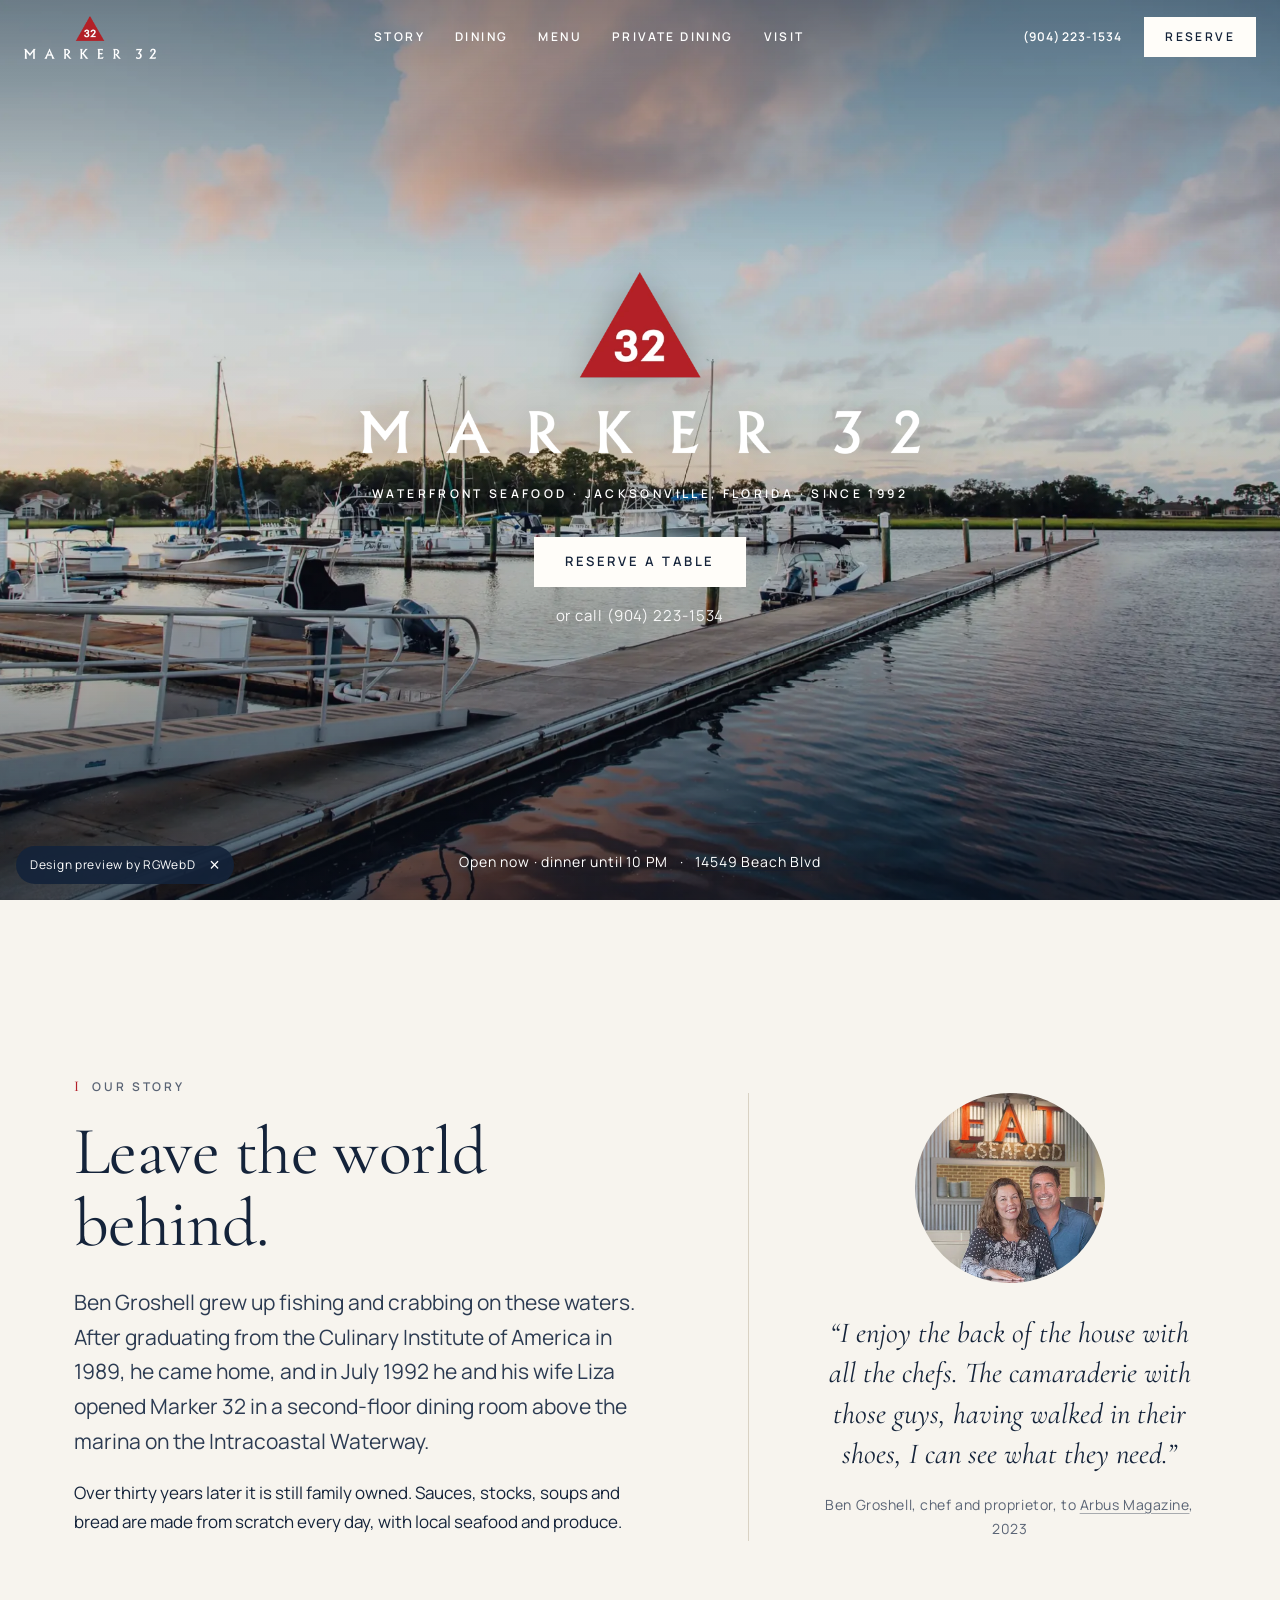
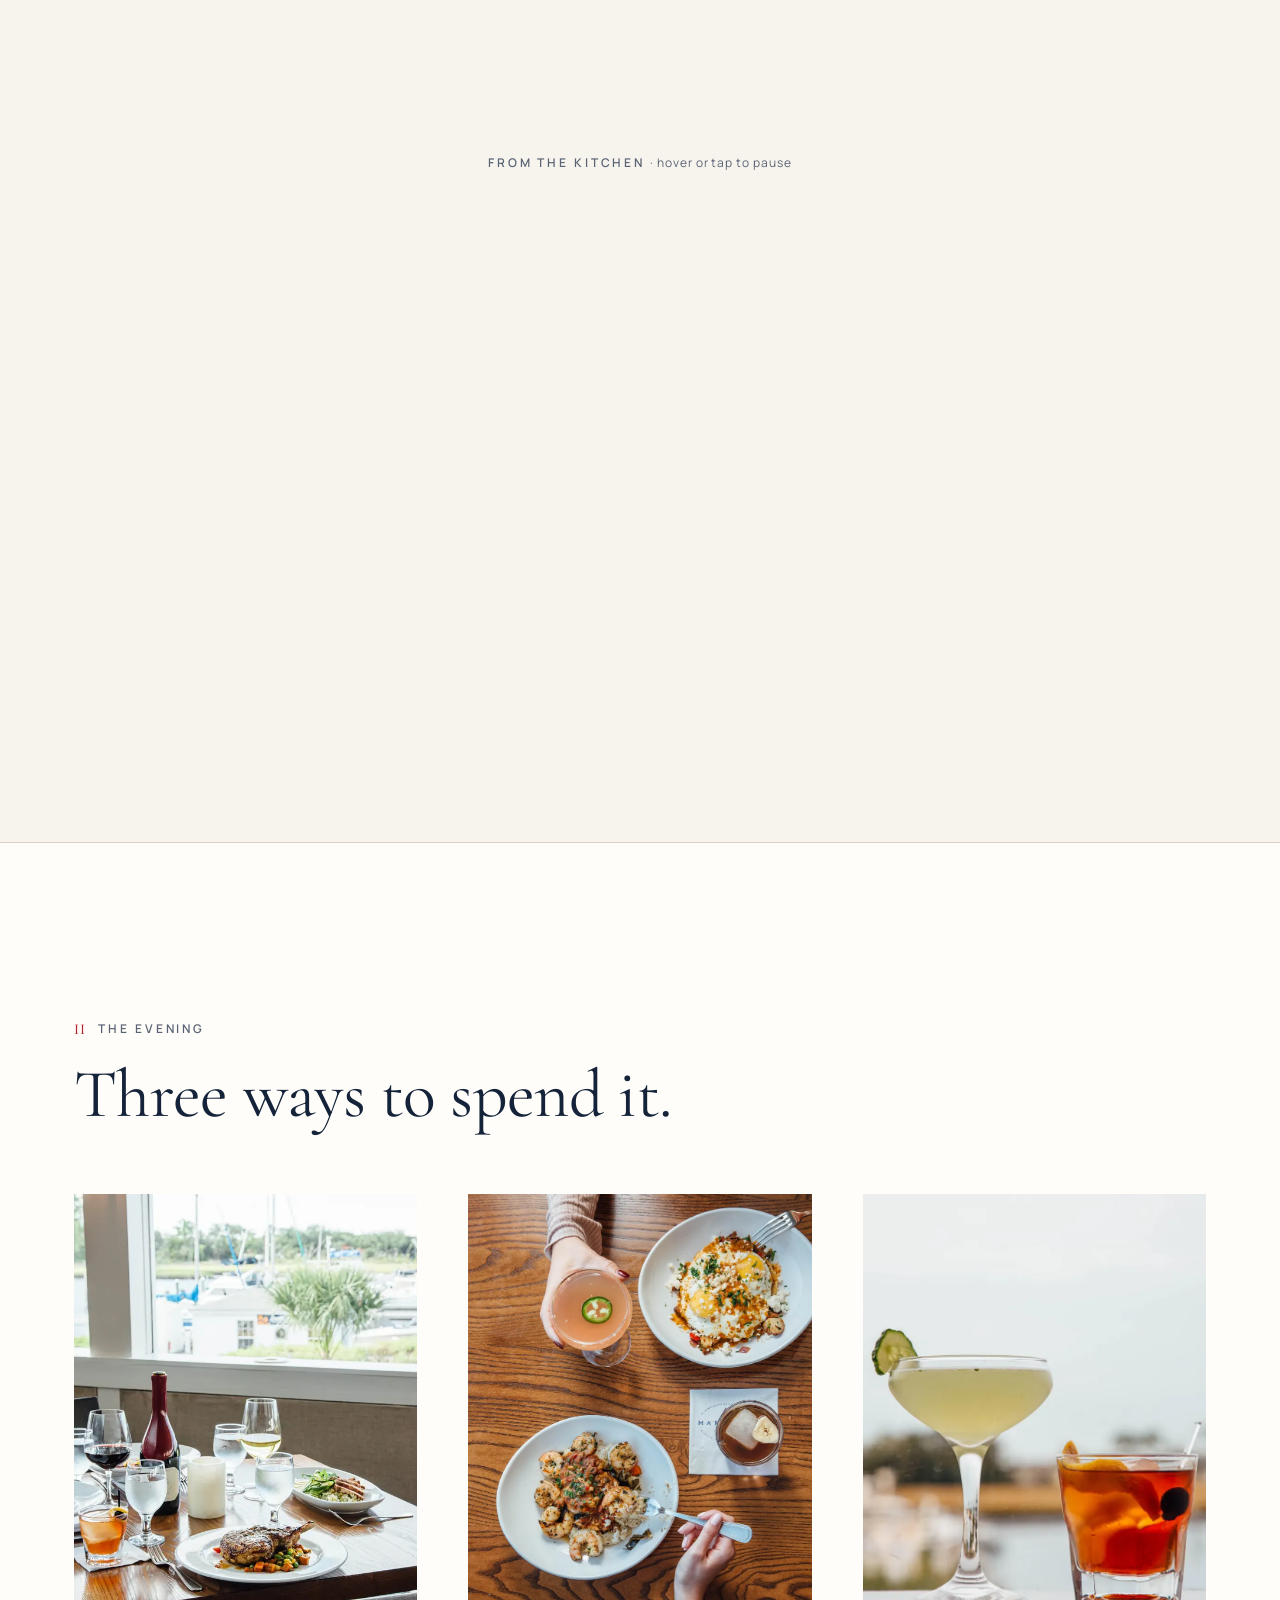
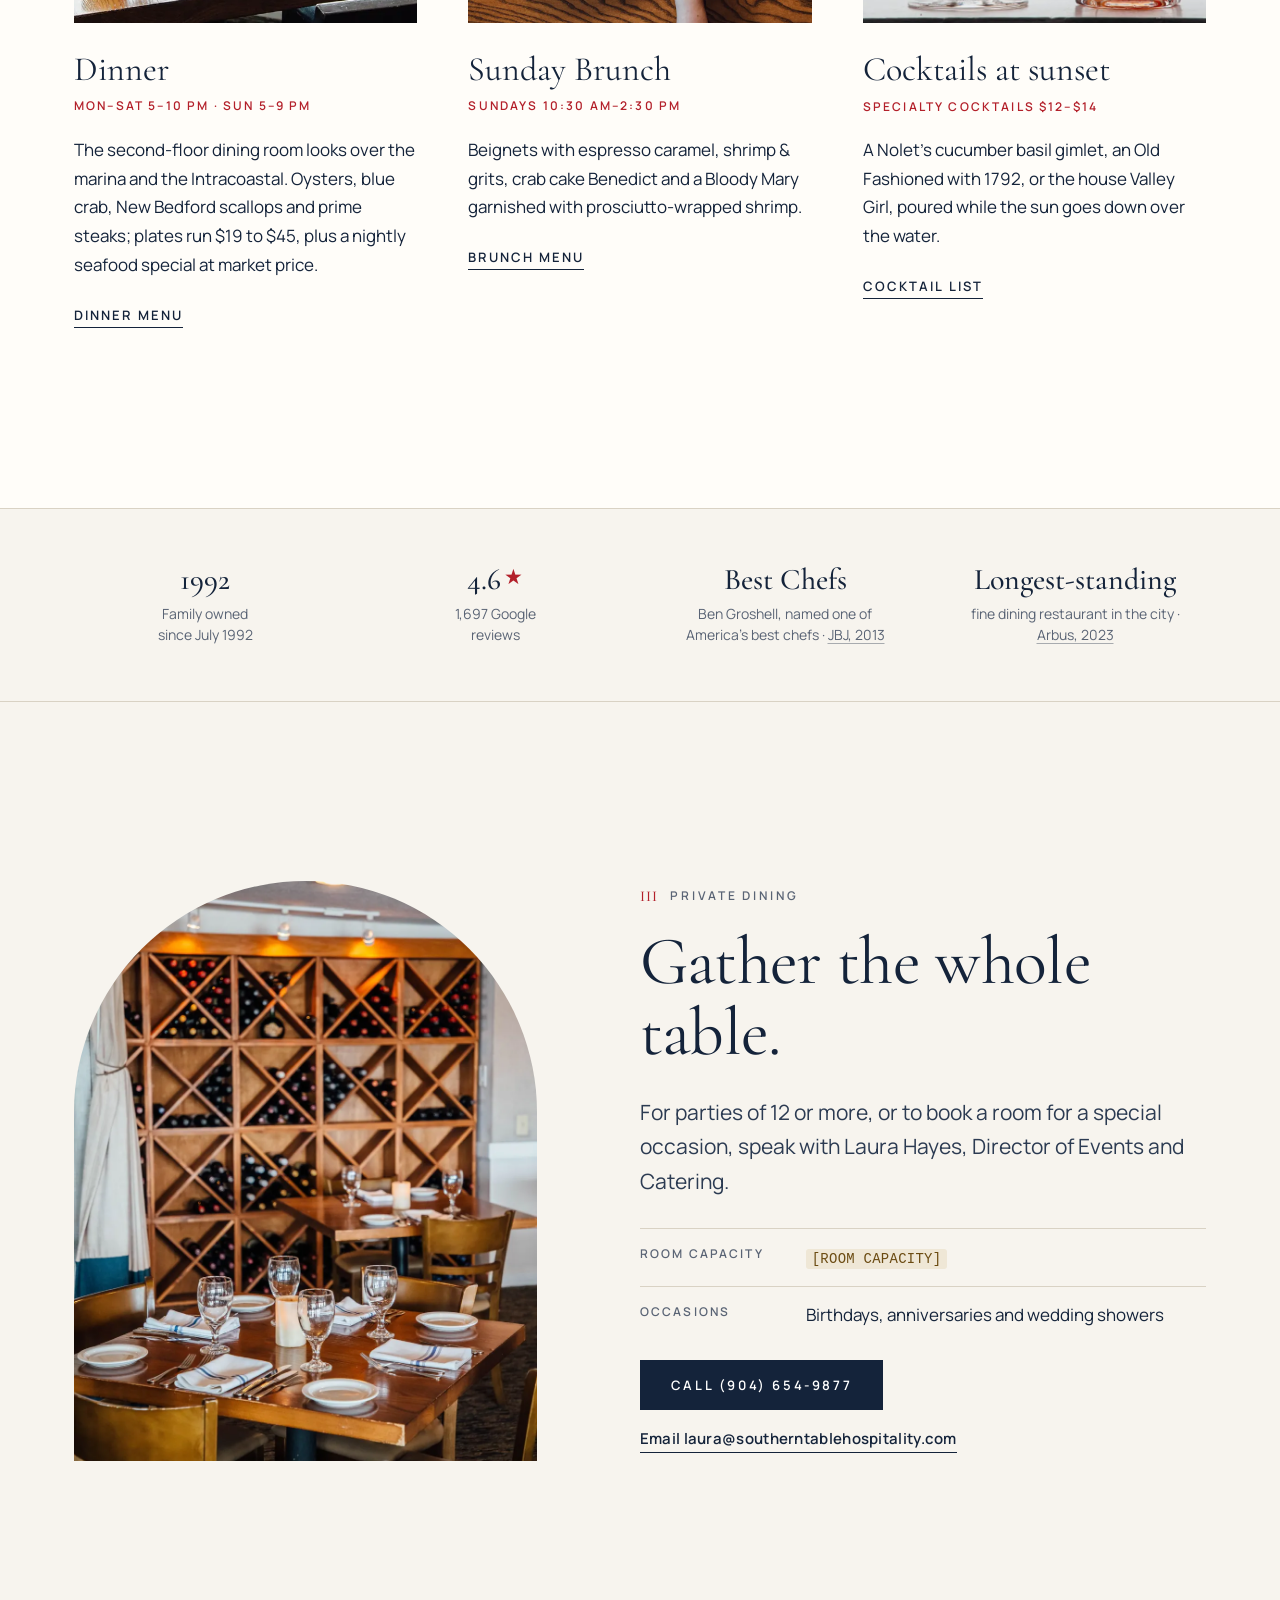
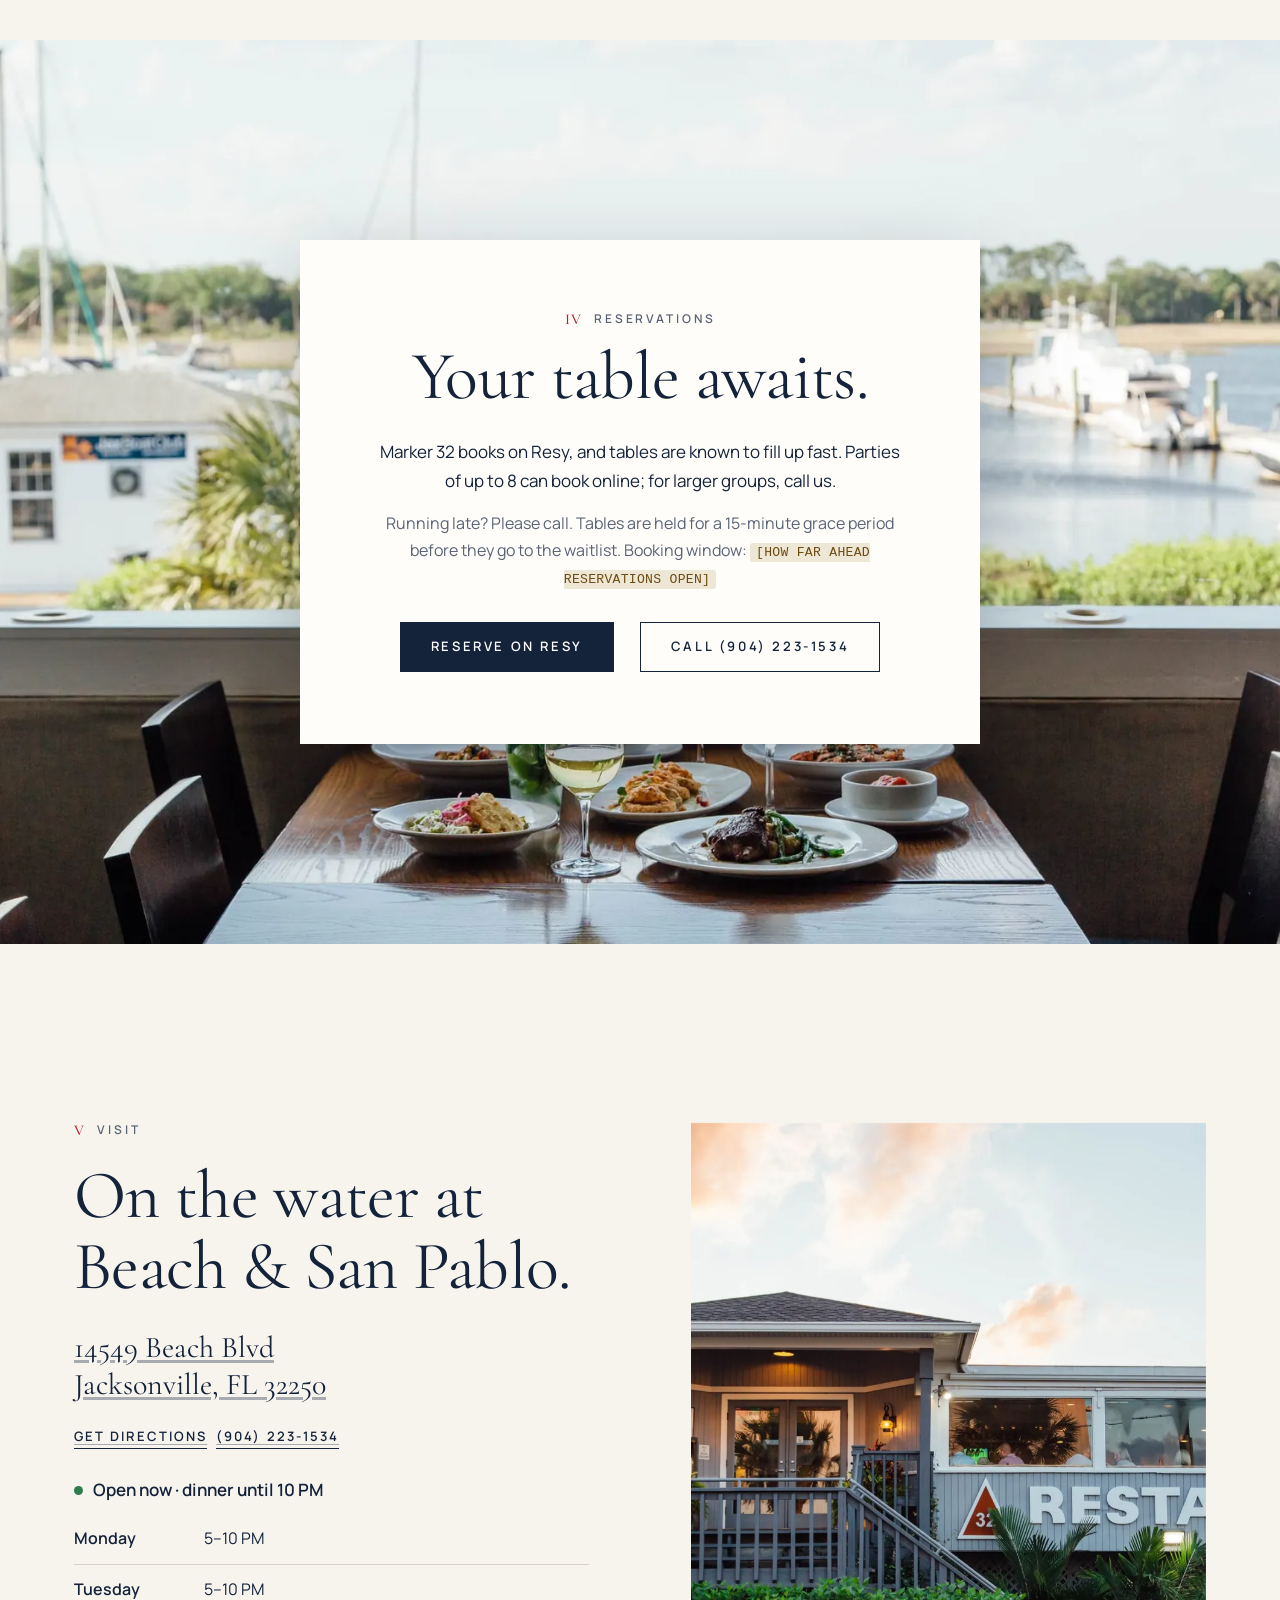
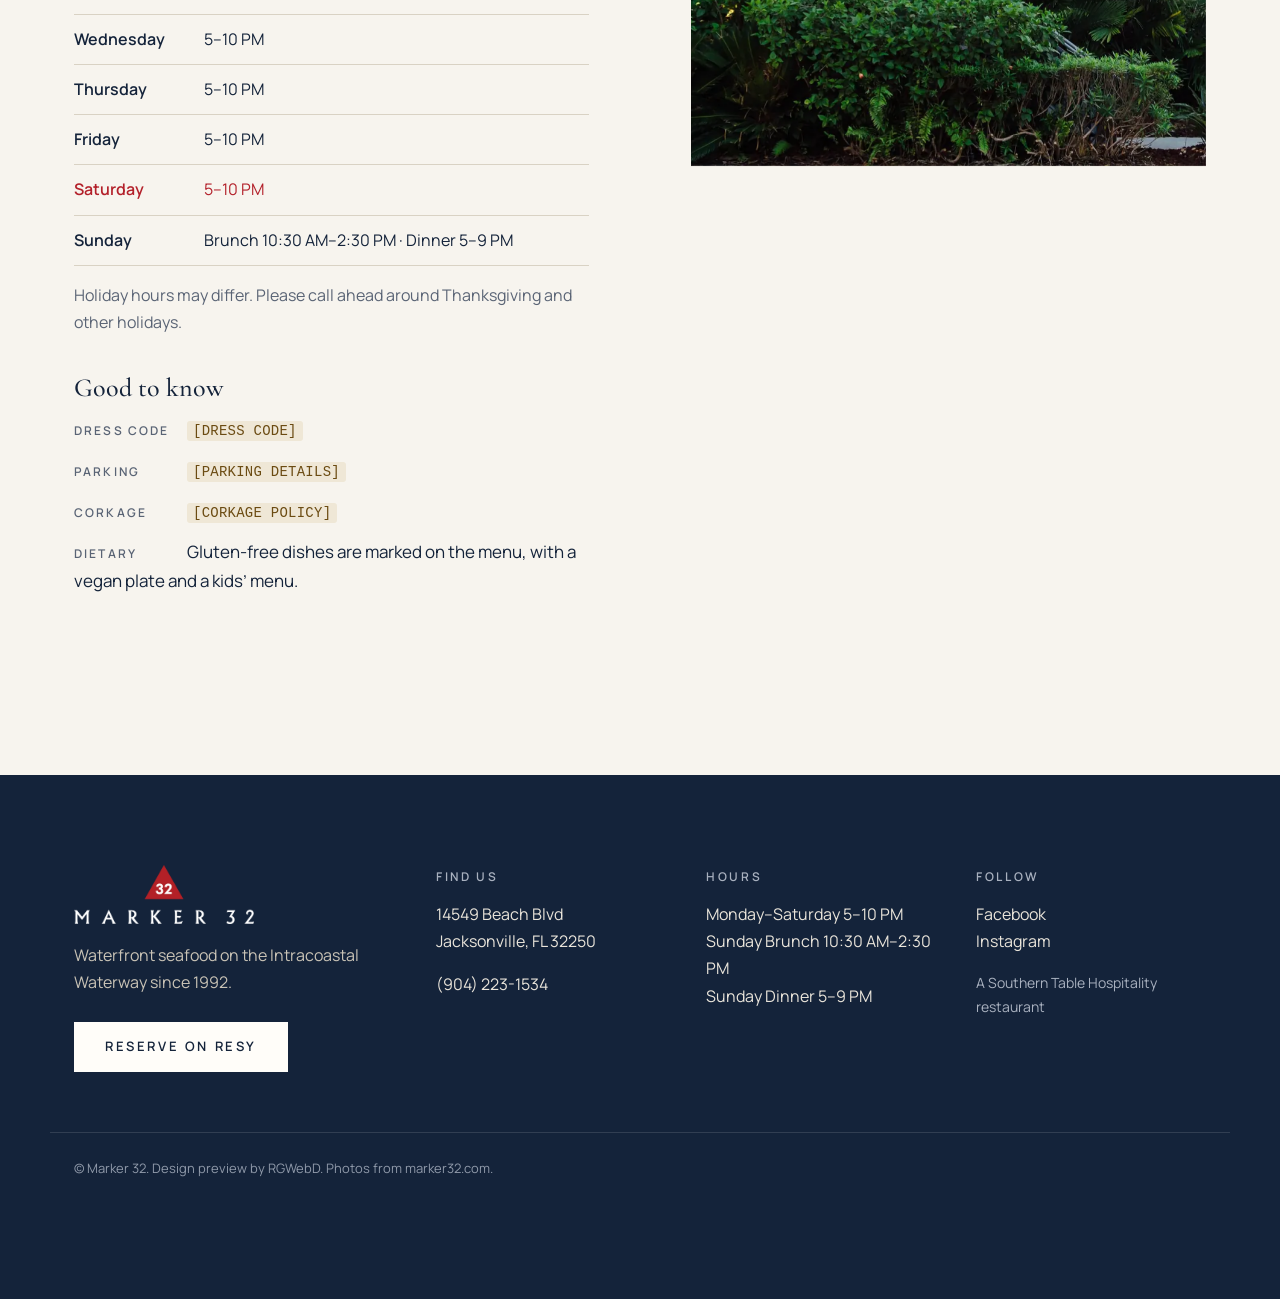
==== docs/index.html @ 2d04b066 "Marker 32 luxury demo: initial build" ====
<!doctype html><html lang="en"><head><meta charset="utf-8"><meta name="viewport" content="width=device-width,initial-scale=1,viewport-fit=cover">
<title>Marker 32 | Waterfront Seafood Fine Dining in Jacksonville, FL since 1992</title><meta name="description" content="Marker 32: fine-dining seafood on the Intracoastal Waterway in Jacksonville, FL since 1992. Second-floor sunset dining room, Sunday brunch, private events. Reserve on Resy."><link rel="canonical" href="https://rgwebd.github.io/marker32/">
<meta property="og:type" content="restaurant.restaurant"><meta property="og:title" content="Marker 32 | Waterfront Seafood Fine Dining in Jacksonville, FL since 1992"><meta property="og:description" content="Marker 32: fine-dining seafood on the Intracoastal Waterway in Jacksonville, FL since 1992. Second-floor sunset dining room, Sunday brunch, private events. Reserve on Resy."><meta property="og:url" content="https://rgwebd.github.io/marker32/"><meta property="og:image" content="https://rgwebd.github.io/marker32/img/og.jpg">
<meta name="twitter:card" content="summary_large_image"><meta name="twitter:title" content="Marker 32 | Waterfront Seafood Fine Dining in Jacksonville, FL since 1992"><meta name="twitter:description" content="Marker 32: fine-dining seafood on the Intracoastal Waterway in Jacksonville, FL since 1992. Second-floor sunset dining room, Sunday brunch, private events. Reserve on Resy."><meta name="twitter:image" content="https://rgwebd.github.io/marker32/img/og.jpg">
<meta name="theme-color" content="#14233a"><link rel="icon" href="favicon.ico" sizes="any"><link rel="icon" type="image/png" sizes="32x32" href="img/icon-32.png"><link rel="apple-touch-icon" href="img/icon-180.png">
<link rel="preconnect" href="https://fonts.googleapis.com"><link rel="preconnect" href="https://fonts.gstatic.com" crossorigin><link href="https://fonts.googleapis.com/css2?family=Cormorant+Garamond:ital,wght@0,400;0,500;0,600;1,400;1,500&family=Manrope:wght@400;500;600;700&display=swap" rel="stylesheet"><link rel="stylesheet" href="style.css"><script type="application/ld+json">{"@context": "https://schema.org", "@type": "Restaurant", "@id": "https://rgwebd.github.io/marker32/#restaurant", "name": "Marker 32", "description": "Waterfront fine-dining seafood restaurant on the Intracoastal Waterway in Jacksonville, Florida, open since 1992.", "url": "https://rgwebd.github.io/marker32/", "image": ["https://rgwebd.github.io/marker32/img/og.jpg", "https://rgwebd.github.io/marker32/img/hero.webp"], "logo": "https://rgwebd.github.io/marker32/img/logo-blue.png", "telephone": "+19042231534", "address": {"@type": "PostalAddress", "streetAddress": "14549 Beach Blvd", "addressLocality": "Jacksonville", "addressRegion": "FL", "postalCode": "32250", "addressCountry": "US"}, "geo": {"@type": "GeoCoordinates", "latitude": 30.2892379, "longitude": -81.4321476}, "servesCuisine": ["Seafood", "New American"], "acceptsReservations": true, "menu": "https://rgwebd.github.io/marker32/menu.html", "hasMenu": "https://rgwebd.github.io/marker32/menu.html", "potentialAction": {"@type": "ReserveAction", "target": {"@type": "EntryPoint", "urlTemplate": "https://resy.com/cities/jacksonville-fl/venues/marker-32"}, "result": {"@type": "FoodEstablishmentReservation", "name": "Table at Marker 32"}}, "openingHoursSpecification": [{"@type": "OpeningHoursSpecification", "dayOfWeek": ["Monday", "Tuesday", "Wednesday", "Thursday", "Friday", "Saturday"], "opens": "17:00", "closes": "22:00"}, {"@type": "OpeningHoursSpecification", "dayOfWeek": "Sunday", "opens": "10:30", "closes": "14:30"}, {"@type": "OpeningHoursSpecification", "dayOfWeek": "Sunday", "opens": "17:00", "closes": "21:00"}], "aggregateRating": {"@type": "AggregateRating", "ratingValue": 4.6, "reviewCount": 1697, "bestRating": 5}, "founder": [{"@type": "Person", "name": "Ben Groshell"}, {"@type": "Person", "name": "Liza Groshell"}], "foundingDate": "1992-07", "parentOrganization": {"@type": "Organization", "name": "Southern Table Hospitality", "url": "https://southerntablehospitality.com/"}, "sameAs": ["https://www.facebook.com/marker32", "https://www.instagram.com/_marker32/", "https://marker32.com/", "https://resy.com/cities/jacksonville-fl/venues/marker-32", "https://maps.google.com/?cid=6707113826278069462"]}</script></head><body id="top"><a class="skip" href="#main">Skip to content</a>
<header class="hd" id="hd"><div class="hd-in">
<a class="hd-logo" href="#top" aria-label="Marker 32 home"><img class="lw" src="img/logo-white.webp" alt="Marker 32" width="900" height="293"><img class="lb" src="img/logo-blue.webp" alt="" aria-hidden="true" width="900" height="293"></a>
<nav class="hd-nav" aria-label="Main"><a href="#story">Story</a><a href="#dining">Dining</a><a href="menu.html">Menu</a><a href="#private">Private Dining</a><a href="#visit">Visit</a></nav>
<div class="hd-cta"><a class="hd-tel" href="tel:+19042231534">(904) 223-1534</a><a class="btn btn-sm" href="https://resy.com/cities/jacksonville-fl/venues/marker-32" target="_blank" rel="noopener">Reserve</a></div>
</div></header>
<main id="main">
<section class="hero" aria-label="Marker 32">
 <picture><source media="(max-width:700px)" srcset="img/hero-m.webp"><img class="hero-img" src="img/hero.webp" alt="Sunset over the marina docks on the Intracoastal Waterway beside Marker 32" width="2000" height="1333" fetchpriority="high"></picture>
 <div class="hero-shade"></div>
 <div class="hero-in">
  <img class="hero-logo" src="img/logo-white.webp" alt="Marker 32" width="900" height="293">
  <h1 class="hero-h1">Waterfront seafood · Jacksonville, Florida · Since 1992</h1>
  <div class="hero-cta"><a class="btn btn-light" href="https://resy.com/cities/jacksonville-fl/venues/marker-32" target="_blank" rel="noopener">Reserve a table</a><a class="hero-tel" href="tel:+19042231534">or call (904) 223-1534</a></div>
 </div>
 <p class="hero-meta"><span id="status" class="status">Mon–Sat 5–10 PM · Sun brunch & dinner</span><span class="sep" aria-hidden="true">·</span><a href="https://www.google.com/maps/place/?q=place_id:ChIJFb1blStK5IgR1lRqO310FF0" target="_blank" rel="noopener">14549 Beach Blvd</a></p>
</section>

<section class="sec about" id="story">
 <div class="wrap about-grid">
  <div class="about-tx rv">
   <p class="eyebrow"><span class="num">I</span> Our story</p>
   <h2 class="h2">Leave the world behind.</h2>
   <p class="lead">Ben Groshell grew up fishing and crabbing on these waters. After graduating from the Culinary Institute of America in 1989, he came home, and in July 1992 he and his wife Liza opened Marker 32 in a second-floor dining room above the marina on the Intracoastal Waterway.</p>
   <p>Over thirty years later it is still family owned. Sauces, stocks, soups and bread are made from scratch every day, with local seafood and produce.</p>
  </div>
  <figure class="about-q rv">
   <img class="disc" src="img/owners.webp" alt="Ben and Liza Groshell, owners of Marker 32" width="367" height="392" loading="lazy">
   <blockquote>“I enjoy the back of the house with all the chefs. The camaraderie with those guys, having walked in their shoes, I can see what they need.”</blockquote>
   <figcaption>Ben Groshell, chef and proprietor, to <a href="https://arbus.com/the-milestone-at-marker-32/" target="_blank" rel="noopener">Arbus Magazine</a>, 2023</figcaption>
  </figure>
 </div>
</section>

<section class="mq" aria-label="From the kitchen">
 <p class="mq-lab">From the kitchen <span>· hover or tap to pause</span></p>
 <div class="mq-row"><ul class="mq-track"><li class="mq-c"><img src="img/m-oysters.webp" alt="Oysters on the half shell" width="520" height="520" loading="lazy" decoding="async"><span>Oysters on the half shell</span></li><li class="mq-c"><img src="img/m-crab.webp" alt="North Carolina blue crab" width="520" height="520" loading="lazy" decoding="async"><span>North Carolina blue crab</span></li><li class="mq-c"><img src="img/m-tuna.webp" alt="Yellowfin tuna" width="520" height="520" loading="lazy" decoding="async"><span>Yellowfin tuna</span></li><li class="mq-c"><img src="img/m-asparagus.webp" alt="Grilled asparagus" width="520" height="520" loading="lazy" decoding="async"><span>Grilled asparagus</span></li><li class="mq-c"><img src="img/m-strip.webp" alt="Prime New York strip" width="520" height="520" loading="lazy" decoding="async"><span>Prime New York strip</span></li><li class="mq-c"><img src="img/m-shrimp.webp" alt="Wild caught shrimp" width="520" height="520" loading="lazy" decoding="async"><span>Wild caught shrimp</span></li><li class="mq-c"><img src="img/m-brulee.webp" alt="Tahitian vanilla crème brûlée" width="520" height="520" loading="lazy" decoding="async"><span>Tahitian vanilla crème brûlée</span></li><li class="mq-c"><img src="img/m-broiled.webp" alt="M32 broiled oysters" width="520" height="520" loading="lazy" decoding="async"><span>M32 broiled oysters</span></li><li class="mq-c" aria-hidden="true"><img src="img/m-oysters.webp" alt="" width="520" height="520" loading="lazy" decoding="async"><span>Oysters on the half shell</span></li><li class="mq-c" aria-hidden="true"><img src="img/m-crab.webp" alt="" width="520" height="520" loading="lazy" decoding="async"><span>North Carolina blue crab</span></li><li class="mq-c" aria-hidden="true"><img src="img/m-tuna.webp" alt="" width="520" height="520" loading="lazy" decoding="async"><span>Yellowfin tuna</span></li><li class="mq-c" aria-hidden="true"><img src="img/m-asparagus.webp" alt="" width="520" height="520" loading="lazy" decoding="async"><span>Grilled asparagus</span></li><li class="mq-c" aria-hidden="true"><img src="img/m-strip.webp" alt="" width="520" height="520" loading="lazy" decoding="async"><span>Prime New York strip</span></li><li class="mq-c" aria-hidden="true"><img src="img/m-shrimp.webp" alt="" width="520" height="520" loading="lazy" decoding="async"><span>Wild caught shrimp</span></li><li class="mq-c" aria-hidden="true"><img src="img/m-brulee.webp" alt="" width="520" height="520" loading="lazy" decoding="async"><span>Tahitian vanilla crème brûlée</span></li><li class="mq-c" aria-hidden="true"><img src="img/m-broiled.webp" alt="" width="520" height="520" loading="lazy" decoding="async"><span>M32 broiled oysters</span></li></ul></div>
 <div class="mq-row rev"><ul class="mq-track"><li class="mq-c"><img src="img/m-poke.webp" alt="Tuna poke" width="520" height="520" loading="lazy" decoding="async"><span>Tuna poke</span></li><li class="mq-c"><img src="img/m-beignets.webp" alt="Sunday beignets" width="520" height="520" loading="lazy" decoding="async"><span>Sunday beignets</span></li><li class="mq-c"><img src="img/m-fettuccine.webp" alt="Shrimp fettuccine" width="520" height="520" loading="lazy" decoding="async"><span>Shrimp fettuccine</span></li><li class="mq-c"><img src="img/m-frenchtoast.webp" alt="Sunday brunch" width="520" height="520" loading="lazy" decoding="async"><span>Sunday brunch</span></li><li class="mq-c"><img src="img/m-cappuccino.webp" alt="Cappuccino" width="520" height="520" loading="lazy" decoding="async"><span>Cappuccino</span></li><li class="mq-c"><img src="img/m-wine.webp" alt="By the bottle" width="520" height="520" loading="lazy" decoding="async"><span>By the bottle</span></li><li class="mq-c"><img src="img/m-cocktail.webp" alt="Cocktail hour" width="520" height="520" loading="lazy" decoding="async"><span>Cocktail hour</span></li><li class="mq-c" aria-hidden="true"><img src="img/m-poke.webp" alt="" width="520" height="520" loading="lazy" decoding="async"><span>Tuna poke</span></li><li class="mq-c" aria-hidden="true"><img src="img/m-beignets.webp" alt="" width="520" height="520" loading="lazy" decoding="async"><span>Sunday beignets</span></li><li class="mq-c" aria-hidden="true"><img src="img/m-fettuccine.webp" alt="" width="520" height="520" loading="lazy" decoding="async"><span>Shrimp fettuccine</span></li><li class="mq-c" aria-hidden="true"><img src="img/m-frenchtoast.webp" alt="" width="520" height="520" loading="lazy" decoding="async"><span>Sunday brunch</span></li><li class="mq-c" aria-hidden="true"><img src="img/m-cappuccino.webp" alt="" width="520" height="520" loading="lazy" decoding="async"><span>Cappuccino</span></li><li class="mq-c" aria-hidden="true"><img src="img/m-wine.webp" alt="" width="520" height="520" loading="lazy" decoding="async"><span>By the bottle</span></li><li class="mq-c" aria-hidden="true"><img src="img/m-cocktail.webp" alt="" width="520" height="520" loading="lazy" decoding="async"><span>Cocktail hour</span></li></ul></div>
</section>

<section class="sec dining" id="dining">
 <div class="wrap">
  <header class="sec-hd rv"><p class="eyebrow"><span class="num">II</span> The evening</p><h2 class="h2">Three ways to spend it.</h2></header>
  <div class="fmt">
   <article class="fmt-c rv"><img src="img/dinner.webp" alt="A window table set for dinner overlooking the marina" width="1100" height="733" loading="lazy"><div class="fmt-tx"><h3>Dinner</h3><p class="fmt-when">Mon–Sat 5–10 PM · Sun 5–9 PM</p><p>The second-floor dining room looks over the marina and the Intracoastal. Oysters, blue crab, New Bedford scallops and prime steaks; plates run $19 to $45, plus a nightly seafood special at market price.</p><a class="lnk" href="menu.html#dinner">Dinner menu</a></div></article>
   <article class="fmt-c rv"><img src="img/brunch.webp" alt="Brunch plates and coffee on a wooden table, seen from above" width="900" height="1349" loading="lazy"><div class="fmt-tx"><h3>Sunday Brunch</h3><p class="fmt-when">Sundays 10:30 AM–2:30 PM</p><p>Beignets with espresso caramel, shrimp &amp; grits, crab cake Benedict and a Bloody Mary garnished with prosciutto-wrapped shrimp.</p><a class="lnk" href="menu.html#brunch">Brunch menu</a></div></article>
   <article class="fmt-c rv"><img src="img/bar.webp" alt="Two cocktails on the ledge with the waterway behind" width="1100" height="916" loading="lazy"><div class="fmt-tx"><h3>Cocktails at sunset</h3><p class="fmt-when">Specialty cocktails $12–$14</p><p>A Nolet’s cucumber basil gimlet, an Old Fashioned with 1792, or the house Valley Girl, poured while the sun goes down over the water.</p><a class="lnk" href="menu.html#cocktails">Cocktail list</a></div></article>
  </div>
 </div>
</section>

<section class="creds" aria-label="Recognition">
 <ul class="wrap creds-row">
  <li><b>1992</b><span>Family owned<br>since July 1992</span></li>
  <li><b>4.6<i aria-hidden="true">★</i></b><span>1,697 Google<br>reviews</span></li>
  <li><b>Best Chefs</b><span>Ben Groshell, named one of America’s best chefs · <a href="http://www.bizjournals.com/jacksonville/blog/retail_radar/2013/03/19-local-chefs-make-the-cut-for-best.html?page=all" target="_blank" rel="noopener">JBJ, 2013</a></span></li>
  <li><b>Longest-standing</b><span>fine dining restaurant in the city · <a href="https://arbus.com/the-milestone-at-marker-32/" target="_blank" rel="noopener">Arbus, 2023</a></span></li>
 </ul>
</section>

<section class="sec private" id="private">
 <div class="wrap pv-grid">
  <img class="pv-img rv" src="img/private.webp" alt="A dining room lined with a floor-to-ceiling wine wall, tables set with white linen" width="1000" height="1499" loading="lazy">
  <div class="pv-tx rv">
   <p class="eyebrow"><span class="num">III</span> Private dining</p>
   <h2 class="h2">Gather the whole table.</h2>
   <p class="lead">For parties of 12 or more, or to book a room for a special occasion, speak with Laura Hayes, Director of Events and Catering.</p>
   <dl class="facts"><div><dt>Room capacity</dt><dd><span class="ph">[ROOM CAPACITY]</span></dd></div><div><dt>Occasions</dt><dd>Birthdays, anniversaries and wedding showers</dd></div></dl>
   <div class="row-cta"><a class="btn" href="tel:+19046549877">Call (904) 654-9877</a><a class="lnk" href="mailto:laura@southerntablehospitality.com?subject=Private%20event%20at%20Marker%2032">Email laura@southerntablehospitality.com</a></div>
  </div>
 </div>
</section>

<section class="reserve" id="reserve">
 <img class="rs-img" src="img/reserve.webp" alt="Dinner on the table by the window, boats in the marina beyond" width="1600" height="1066" loading="lazy">
 <div class="rs-card rv">
  <p class="eyebrow"><span class="num">IV</span> Reservations</p>
  <h2 class="h2">Your table awaits.</h2>
  <p>Marker 32 books on Resy, and tables are known to fill up fast. Parties of up to 8 can book online; for larger groups, call us.</p>
  <p class="small">Running late? Please call. Tables are held for a 15-minute grace period before they go to the waitlist. Booking window: <span class="ph">[HOW FAR AHEAD RESERVATIONS OPEN]</span></p>
  <div class="row-cta center"><a class="btn" href="https://resy.com/cities/jacksonville-fl/venues/marker-32" target="_blank" rel="noopener">Reserve on Resy</a><a class="btn btn-ghost" href="tel:+19042231534">Call (904) 223-1534</a></div>
 </div>
</section>

<section class="sec visit" id="visit">
 <div class="wrap vs-grid">
  <div class="vs-tx rv">
   <p class="eyebrow"><span class="num">V</span> Visit</p>
   <h2 class="h2">On the water at Beach &amp; San Pablo.</h2>
   <p class="addr"><a href="https://www.google.com/maps/place/?q=place_id:ChIJFb1blStK5IgR1lRqO310FF0" target="_blank" rel="noopener">14549 Beach Blvd<br>Jacksonville, FL 32250</a></p>
   <p><a class="lnk" href="https://www.google.com/maps/dir/?api=1&destination=Marker+32%2C+14549+Beach+Blvd%2C+Jacksonville%2C+FL+32250&destination_place_id=ChIJFb1blStK5IgR1lRqO310FF0" target="_blank" rel="noopener">Get directions</a> &nbsp; <a class="lnk" href="tel:+19042231534">(904) 223-1534</a></p>
   <p class="live" id="live" aria-live="polite"></p>
   <table class="hours"><caption class="vh">Opening hours</caption><tbody><tr data-d="0"><th scope="row">Monday</th><td>5–10 PM</td></tr><tr data-d="1"><th scope="row">Tuesday</th><td>5–10 PM</td></tr><tr data-d="2"><th scope="row">Wednesday</th><td>5–10 PM</td></tr><tr data-d="3"><th scope="row">Thursday</th><td>5–10 PM</td></tr><tr data-d="4"><th scope="row">Friday</th><td>5–10 PM</td></tr><tr data-d="5"><th scope="row">Saturday</th><td>5–10 PM</td></tr><tr data-d="6"><th scope="row">Sunday</th><td>Brunch 10:30 AM–2:30 PM · Dinner 5–9 PM</td></tr></tbody></table>
   <p class="small">Holiday hours may differ. Please call ahead around Thanksgiving and other holidays.</p>
   <h3 class="h3">Good to know</h3>
   <ul class="policies">
    <li><b>Dress code</b> <span class="ph">[DRESS CODE]</span></li>
    <li><b>Parking</b> <span class="ph">[PARKING DETAILS]</span></li>
    <li><b>Corkage</b> <span class="ph">[CORKAGE POLICY]</span></li>
    <li><b>Dietary</b> Gluten-free dishes are marked on the menu, with a vegan plate and a kids’ menu.</li>
   </ul>
  </div>
  <img class="vs-img rv" src="img/visit.webp" alt="Marker 32 at dusk: the entrance stairs and the red channel-marker sign" width="1600" height="1066" loading="lazy">
 </div>
</section>
</main>
<footer class="ft"><div class="ft-in">
<div class="ft-brand"><img src="img/logo-white.webp" alt="Marker 32" width="900" height="293" loading="lazy"><p>Waterfront seafood on the Intracoastal Waterway since 1992.</p><a class="btn btn-light" href="https://resy.com/cities/jacksonville-fl/venues/marker-32" target="_blank" rel="noopener">Reserve on Resy</a></div>
<div><h2 class="ft-h">Find us</h2><p><a href="https://www.google.com/maps/place/?q=place_id:ChIJFb1blStK5IgR1lRqO310FF0" target="_blank" rel="noopener">14549 Beach Blvd<br>Jacksonville, FL 32250</a></p><p><a href="tel:+19042231534">(904) 223-1534</a></p></div>
<div><h2 class="ft-h">Hours</h2><p>Monday–Saturday 5–10 PM<br>Sunday Brunch 10:30 AM–2:30 PM<br>Sunday Dinner 5–9 PM</p></div>
<div><h2 class="ft-h">Follow</h2><p><a href="https://www.facebook.com/marker32" target="_blank" rel="noopener">Facebook</a><br><a href="https://www.instagram.com/_marker32/" target="_blank" rel="noopener">Instagram</a></p><p class="ft-sm">A Southern Table Hospitality restaurant</p></div>
</div><p class="ft-legal">© Marker 32. Design preview by RGWebD. Photos from marker32.com.</p></footer><nav class="mbar" id="mbar" aria-label="Quick actions"><a href="tel:+19042231534">Call</a><a href="menu.html">Menu</a><a class="mb-res" href="https://resy.com/cities/jacksonville-fl/venues/marker-32" target="_blank" rel="noopener">Reserve</a></nav>
<div class="demo" id="demo">Design preview by RGWebD <button type="button" aria-label="Dismiss design preview note" onclick="this.parentNode.remove()">×</button></div>
<script src="site.js" defer></script></body></html>
---- docs/style.css ----
:root{--ivory:#f7f4ee;--paper:#fffdf9;--ink:#14233a;--ink2:#2c3b52;--mute:#5a6475;--line:#d9d2c4;--red:#b3202a;--serif:"Cormorant Garamond",Georgia,serif;--sans:"Manrope",system-ui,sans-serif;--ease:cubic-bezier(.2,.7,.2,1)}
*,*::before,*::after{box-sizing:border-box}
[hidden]{display:none!important}
html{scroll-behavior:smooth;-webkit-text-size-adjust:100%}
body{margin:0;background:var(--ivory);color:var(--ink);font:400 17px/1.7 var(--sans);overflow-x:clip}
img{max-width:100%;height:auto;display:block}
a{color:inherit}
p a:not(.btn),.small a,figcaption a,.creds a{text-decoration:underline;text-decoration-color:rgba(20,35,58,.35);text-underline-offset:3px}
.vh{position:absolute!important;width:1px;height:1px;overflow:hidden;clip:rect(0 0 0 0);white-space:nowrap}
.skip{position:absolute;left:-999px;top:8px;z-index:100;background:var(--ink);color:#fff;padding:10px 16px}
.skip:focus{left:8px}
:focus-visible{outline:2px solid var(--red);outline-offset:3px}
.wrap{max-width:1180px;margin:0 auto;padding:0 24px}
.eyebrow{font:600 12px/1 var(--sans);letter-spacing:.24em;text-transform:uppercase;color:var(--mute);margin:0 0 22px;display:flex;align-items:center;gap:12px}
.eyebrow .num{font:500 15px/1 var(--serif);letter-spacing:.08em;color:var(--red)}
.h1,.h2{font-family:var(--serif);font-weight:400;line-height:1.05;letter-spacing:-.01em;margin:0 0 26px}
.h1{font-size:clamp(48px,9vw,96px)}
.h2{font-size:clamp(38px,6vw,68px)}
.h3{font:500 26px/1.2 var(--serif);margin:36px 0 12px}
.lead{font-size:clamp(18px,2.1vw,21px);line-height:1.65;color:var(--ink2);max-width:62ch}
.small{font-size:16px;color:var(--mute)}
.ph{font-family:ui-monospace,Menlo,monospace;font-size:.82em;background:#efe7d6;color:#6b4b12;padding:2px 6px;border-radius:3px;letter-spacing:.02em}
/* buttons */
.btn{display:inline-flex;align-items:center;justify-content:center;min-height:50px;padding:0 30px;background:var(--ink);color:#fff;text-decoration:none;font:600 13px/1 var(--sans);letter-spacing:.2em;text-transform:uppercase;border:1px solid var(--ink);border-radius:0;transition:background .35s var(--ease),color .35s var(--ease);white-space:nowrap;max-width:100%}
.btn:hover{background:var(--red);border-color:var(--red)}
.btn-sm{min-height:40px;padding:0 20px;font-size:12px}
.btn-light{background:var(--paper);color:var(--ink);border-color:var(--paper)}
.btn-light:hover{background:var(--red);color:#fff;border-color:var(--red)}
.btn-ghost{background:transparent;color:var(--ink)}
.btn-ghost:hover{background:var(--ink);color:#fff;border-color:var(--ink)}
.lnk{font:600 13px/1.4 var(--sans);letter-spacing:.16em;text-transform:uppercase;text-decoration:none;background:linear-gradient(currentColor,currentColor) 0 100%/100% 1px no-repeat;padding-bottom:4px;transition:background-size .4s var(--ease)}
.lnk:hover{background-size:40% 1px}
.row-cta{display:flex;flex-wrap:wrap;align-items:center;gap:18px 26px;margin-top:30px}
.row-cta.center{justify-content:center}
/* header */
.hd{position:fixed;inset:0 0 auto;z-index:50;transition:background .4s var(--ease),box-shadow .4s}
.hd-in{display:flex;align-items:center;justify-content:space-between;gap:24px;max-width:1320px;margin:0 auto;padding:16px 24px}
.hd-logo{display:block;position:relative;width:132px;flex:none}
.hd-logo img{width:132px}
.hd-logo .lb{position:absolute;inset:0;opacity:0;transition:opacity .4s}
.hd-logo .lw{transition:opacity .4s}
.hd-nav{display:flex;gap:30px}
.hd-nav a,.hd-tel{font:600 12px/1 var(--sans);letter-spacing:.2em;text-transform:uppercase;text-decoration:none;color:#fff;transition:color .3s}
.hd-tel{letter-spacing:.08em}
.hd-nav a:hover{color:#f1c9b0}
.hd-cta{display:flex;align-items:center;gap:22px}
.hd .btn-sm{background:var(--paper);color:var(--ink);border-color:var(--paper)}
.hd .btn-sm:hover{background:var(--red);color:#fff;border-color:var(--red)}
.hd.solid{background:rgba(247,244,238,.96);box-shadow:0 1px 0 var(--line);backdrop-filter:blur(8px)}
.hd.solid .lw{opacity:0}.hd.solid .lb{opacity:1}
.hd.solid .hd-nav a,.hd.solid .hd-tel{color:var(--ink)}
.hd.solid .hd-nav a:hover{color:var(--red)}
.hd.solid .btn-sm{background:var(--ink);color:#fff;border-color:var(--ink)}
/* hero */
.hero{position:relative;height:100vh;height:100svh;min-height:560px;overflow:hidden;color:#fff;display:flex;align-items:center;justify-content:center;text-align:center;background:#2a3446}
.hero picture,.hero-img{position:absolute;inset:0;width:100%;height:100%}
.hero-img{object-fit:cover;object-position:50% 55%;animation:kb 28s var(--ease) both}
@keyframes kb{from{transform:scale(1.08)}to{transform:scale(1)}}
.hero-shade{position:absolute;inset:0;background:linear-gradient(180deg,rgba(10,18,32,.45) 0%,rgba(10,18,32,.12) 30%,rgba(10,18,32,.15) 60%,rgba(10,18,32,.6) 100%)}
.hero-in{position:relative;z-index:1;padding:0 24px;animation:fu 1.6s .2s var(--ease) both}
.hero-logo{width:min(560px,78vw);margin:0 auto;filter:drop-shadow(0 2px 18px rgba(0,0,0,.25))}
.hero-h1{font:600 12px/1.6 var(--sans);letter-spacing:.28em;text-transform:uppercase;margin:30px 0 34px;text-shadow:0 1px 10px rgba(0,0,0,.35)}
.hero-cta{display:flex;flex-direction:column;align-items:center;gap:16px}
.hero-tel{font-size:15px;letter-spacing:.06em;text-decoration:none;opacity:.92}
.hero-tel:hover{text-decoration:underline}
.hero-meta{position:absolute;left:0;right:0;bottom:26px;z-index:1;margin:0;font-size:14px;letter-spacing:.06em;display:flex;justify-content:center;flex-wrap:wrap;gap:6px 12px;padding:0 20px;text-shadow:0 1px 8px rgba(0,0,0,.4)}
.hero-meta a{text-decoration:none}
@keyframes fu{from{opacity:0;transform:translateY(18px)}to{opacity:1;transform:none}}
/* sections */
.sec{padding:clamp(96px,14vw,180px) 0}
.sec-hd{max-width:760px;margin-bottom:64px}
.about-grid{display:grid;grid-template-columns:1.25fr 1fr;gap:clamp(48px,8vw,120px);align-items:center}
.about-grid>*{min-width:0}
.about-q{margin:0;text-align:center;border-left:1px solid var(--line);padding-left:clamp(32px,5vw,72px)}
.disc{width:190px;height:190px;object-fit:cover;object-position:50% 30%;border-radius:50%;margin:0 auto 30px;filter:saturate(.9)}
.about-q blockquote{margin:0 0 18px;font:italic 400 clamp(23px,2.6vw,29px)/1.4 var(--serif);color:var(--ink)}
.about-q figcaption{font-size:14px;letter-spacing:.04em;color:var(--mute)}
/* marquee */
.mq{padding:24px 0 clamp(80px,10vw,120px);overflow:hidden}
.mq-lab{text-align:center;font:600 12px/1 var(--sans);letter-spacing:.24em;text-transform:uppercase;color:var(--mute);margin:0 0 30px}
.mq-lab span{letter-spacing:.08em;text-transform:none;font-weight:400}
.mq-row{overflow:hidden;margin-bottom:18px;-webkit-mask:linear-gradient(90deg,transparent,#000 6%,#000 94%,transparent);mask:linear-gradient(90deg,transparent,#000 6%,#000 94%,transparent)}
.mq-track{list-style:none;margin:0;padding:0;display:flex;gap:18px;width:max-content;animation:mq 70s linear infinite}
.mq-row.rev .mq-track{animation-direction:reverse;animation-duration:80s}
.mq-row:hover .mq-track,.mq-row:focus-within .mq-track,.mq.paused .mq-track{animation-play-state:paused}
@keyframes mq{to{transform:translateX(calc(-50% - 9px))}}
.mq-c{position:relative;flex:none;width:clamp(170px,19vw,250px);aspect-ratio:1;overflow:hidden;background:#e9e3d7}
.mq-c img{width:100%;height:100%;object-fit:cover;transition:transform 1.2s var(--ease)}
.mq-c:hover img{transform:scale(1.06)}
.mq-c span{position:absolute;left:0;right:0;bottom:0;padding:28px 14px 12px;color:#fff;font:500 18px/1.2 var(--serif);background:linear-gradient(transparent,rgba(10,18,32,.72))}
/* formats */
.dining{background:var(--paper);border-top:1px solid var(--line);border-bottom:1px solid var(--line)}
.fmt{display:grid;grid-template-columns:repeat(3,1fr);gap:clamp(28px,4vw,56px)}
.fmt-c{min-width:0}
.fmt-c img{width:100%;aspect-ratio:4/5;object-fit:cover;margin-bottom:28px}
.fmt-c h3{font:400 34px/1.1 var(--serif);margin:0 0 8px}
.fmt-when{font:600 12px/1.6 var(--sans);letter-spacing:.18em;text-transform:uppercase;color:var(--red);margin:0 0 14px}
.fmt-c p{margin:0 0 20px}
/* creds */
.creds{padding:56px 0;border-bottom:1px solid var(--line)}
.creds-row{list-style:none;display:grid;grid-template-columns:repeat(4,1fr);gap:28px;text-align:center;margin:0 auto}
.creds-row li{display:flex;flex-direction:column;align-items:center;gap:8px;padding:0 10px}
.creds-row b{font:500 30px/1 var(--serif);color:var(--ink)}
.creds-row i{font-style:normal;color:var(--red);font-size:.7em;margin-left:3px;vertical-align:.25em}
.creds-row span{font-size:14px;line-height:1.5;color:var(--mute);max-width:24ch}
/* private */
.pv-grid{display:grid;grid-template-columns:.9fr 1.1fr;gap:clamp(48px,8vw,120px);align-items:center}
.pv-grid>*{min-width:0}
.pv-img{width:100%;aspect-ratio:4/5;object-fit:cover;border-radius:999px 999px 0 0}
.facts{margin:30px 0 0;display:grid;gap:14px}
.facts div{display:grid;grid-template-columns:150px 1fr;gap:16px;border-top:1px solid var(--line);padding-top:14px}
.facts dt{font:600 12px/1.9 var(--sans);letter-spacing:.18em;text-transform:uppercase;color:var(--mute)}
.facts dd{margin:0}
.pv-tx .lnk{overflow-wrap:anywhere;text-transform:none;letter-spacing:.02em;font-size:15px}
/* reserve */
.reserve{position:relative;padding:clamp(120px,16vw,200px) 24px;display:flex;justify-content:center;overflow:hidden}
.rs-img{position:absolute;inset:0;width:100%;height:100%;object-fit:cover}
.rs-card{position:relative;background:var(--paper);max-width:680px;width:100%;padding:clamp(40px,6vw,72px);text-align:center;box-shadow:0 30px 80px rgba(10,18,32,.25)}
.rs-card .eyebrow{justify-content:center}
.rs-card p{margin:0 auto 14px;max-width:52ch}
/* visit */
.vs-grid{display:grid;grid-template-columns:1fr 1fr;gap:clamp(48px,8vw,110px);align-items:start}
.vs-grid>*{min-width:0}
.vs-img{width:100%;aspect-ratio:4/5;object-fit:cover;position:sticky;top:110px}
.addr{font:400 30px/1.25 var(--serif);margin:0 0 14px}
.addr a{text-decoration:none}
.live{display:flex;align-items:center;gap:10px;font-weight:600;margin:26px 0 10px;min-height:1.7em}
.live::before{content:"";width:9px;height:9px;border-radius:50%;background:var(--line);flex:none}
.live.open::before{background:#2f7d4f}.live.closed::before{background:var(--red)}
.hours{width:100%;border-collapse:collapse;margin:6px 0 12px;font-size:16px}
.hours th,.hours td{text-align:left;padding:11px 0;border-bottom:1px solid var(--line);vertical-align:top}
.hours th{font-weight:600;width:130px}
.hours tr.today th,.hours tr.today td{color:var(--red)}
.policies{list-style:none;padding:0;margin:0;display:grid;gap:12px}
.policies b{display:inline-block;min-width:110px;font:600 12px/1.9 var(--sans);letter-spacing:.18em;text-transform:uppercase;color:var(--mute)}
/* footer */
.ft{background:var(--ink);color:#e9e4da;padding:90px 0 120px;font-size:16px}
.ft-in{max-width:1180px;margin:0 auto;padding:0 24px;display:grid;grid-template-columns:1.4fr 1fr 1fr 1fr;gap:40px}
.ft-brand img{width:180px;margin-bottom:18px}
.ft-brand p{color:#c9c3b6;max-width:30ch}
.ft-h{font:600 12px/1 var(--sans);letter-spacing:.22em;text-transform:uppercase;color:#a9b1bf;margin:6px 0 18px}
.ft a{text-decoration:none}.ft a:hover{text-decoration:underline}
.ft .btn-light{margin-top:10px;color:var(--ink)}
.ft-sm{font-size:14px;color:#a9b1bf}
.ft-legal{max-width:1180px;margin:60px auto 0;padding:24px 24px 0;border-top:1px solid rgba(255,255,255,.12);font-size:13px;color:#8f99a9}
/* mobile bar + demo */
.mbar{display:none}
.demo{position:fixed;left:16px;bottom:16px;z-index:40;background:rgba(20,35,58,.92);color:#fff;font-size:12px;letter-spacing:.06em;padding:8px 8px 8px 14px;border-radius:999px;display:flex;align-items:center;gap:8px}
.demo button{background:none;border:0;color:#fff;font-size:18px;line-height:1;cursor:pointer;padding:2px 6px}
/* reveal */
.js .rv{opacity:0;transform:translateY(22px);transition:opacity 1.1s var(--ease),transform 1.1s var(--ease)}
.js .rv.in{opacity:1;transform:none}
/* menu page */
.pg-menu{background:var(--ivory)}
.mn{padding-top:130px;padding-bottom:110px;max-width:980px}
.crumbs{font-size:14px;color:var(--mute);margin-bottom:34px}
.crumbs a{text-decoration:none}
.mn-hd{margin-bottom:56px}
.mn-tools{position:sticky;top:72px;z-index:5;background:rgba(247,244,238,.97);padding:16px 0;border-bottom:1px solid var(--line);display:flex;flex-wrap:wrap;gap:14px;justify-content:space-between;align-items:center}
.chips{display:flex;flex-wrap:wrap;gap:8px}
.chip{font:600 12px/1 var(--sans);letter-spacing:.14em;text-transform:uppercase;background:transparent;border:1px solid var(--ink);color:var(--ink);padding:11px 16px;cursor:pointer;min-height:42px}
.chip[aria-pressed="true"]{background:var(--ink);color:#fff}
.mn-search input{font:400 16px var(--sans);padding:11px 14px;border:1px solid var(--line);background:var(--paper);width:min(320px,100%);min-height:42px;color:var(--ink)}
.mn-search{flex:1 1 240px;display:flex;justify-content:flex-end}
.mn-sec{padding-top:64px;scroll-margin-top:150px}
.mn-h2{font:400 clamp(36px,5vw,52px)/1.1 var(--serif);margin:0 0 10px}
.mn-h3{font:600 12px/1 var(--sans);letter-spacing:.24em;text-transform:uppercase;color:var(--red);margin:44px 0 10px}
.mn-list{list-style:none;margin:0;padding:0;display:grid;grid-template-columns:1fr 1fr;gap:0 56px}
.mn-i{padding:16px 0;border-bottom:1px solid var(--line);min-width:0}
.mn-top{display:flex;align-items:baseline;gap:10px}
.mn-n{font:500 22px/1.25 var(--serif)}
.mn-dots{flex:1;border-bottom:1px dotted #b9b0a0;transform:translateY(-5px);min-width:16px}
.mn-p{font-weight:600;font-size:16px;white-space:nowrap}
.mn-d{margin:4px 0 0;font-size:16px;color:var(--mute);line-height:1.55}
.mn-empty{padding:40px 0;font-size:18px}
.mn-note{margin-top:64px;font-size:15px;color:var(--mute);max-width:75ch}
mark{background:#f3dcc0;color:inherit;padding:0 1px}
/* 404 */
.nf{min-height:100vh;display:flex;flex-direction:column;align-items:center;justify-content:center;text-align:center;padding:40px 24px}
.nf img{width:220px;margin-bottom:40px}
/* responsive */
@media (max-width:1060px){.hd-nav{display:none}}
@media (max-width:900px){
 .about-grid,.pv-grid,.vs-grid{grid-template-columns:1fr}
 .about-q{border-left:0;padding-left:0;border-top:1px solid var(--line);padding-top:48px}
 .fmt{grid-template-columns:1fr;gap:64px}
 .fmt-c img{aspect-ratio:4/3}
 .creds-row{grid-template-columns:1fr 1fr;gap:34px 18px}
 .vs-img{position:static;aspect-ratio:4/3}
 .pv-img{aspect-ratio:4/4.4;max-width:480px;margin:0 auto}
 .ft-in{grid-template-columns:1fr 1fr}
 .mn-list{grid-template-columns:1fr}
}
@media (max-width:700px){
 body{font-size:17px}
 .wrap{padding:0 22px}
 .hd-in{padding:12px 18px}
 .hd-logo,.hd-logo img{width:108px}
 .hd-tel{display:none}
 .hero-img{object-position:50% 50%}
 .hero-h1{font-size:11px;letter-spacing:.22em;margin:24px 0 28px}
 .hero-meta{bottom:86px;font-size:13px}
 .hero-meta .sep{display:none}
 .mbar{display:grid;grid-template-columns:1fr 1fr 1.4fr;position:fixed;left:0;right:0;bottom:0;z-index:45;background:var(--paper);border-top:1px solid var(--line);padding:8px 8px calc(8px + env(safe-area-inset-bottom));gap:8px;transform:translateY(110%);transition:transform .45s var(--ease)}
 .mbar.show{transform:none}
 .mbar a{display:flex;align-items:center;justify-content:center;min-height:50px;font:600 12px/1 var(--sans);letter-spacing:.18em;text-transform:uppercase;text-decoration:none;border:1px solid var(--line);color:var(--ink)}
 .mbar .mb-res{background:var(--ink);color:#fff;border-color:var(--ink)}
 .demo{display:none}
 .mbar.show~.demo{display:flex;bottom:84px;left:12px}
 .ft{padding-bottom:140px}
 .ft-in{grid-template-columns:1fr}
 .facts div{grid-template-columns:1fr;gap:4px}
 .rs-card{padding:40px 24px}
 .row-cta .btn{width:100%}
 .reserve{padding:90px 16px}
 .mn{padding-top:100px}
 .mn-tools{top:60px}
 .mn-search{justify-content:stretch}.mn-search input{width:100%}
 .js .rv{transform:translateY(16px)}
}
@media (prefers-reduced-motion:reduce){
 *,*::before,*::after{animation:none!important;transition:none!important;scroll-behavior:auto!important}
 .js .rv{opacity:1;transform:none}
 .mq-row{overflow-x:auto;-webkit-mask:none;mask:none}
 .mq-track [aria-hidden="true"]{display:none}
}
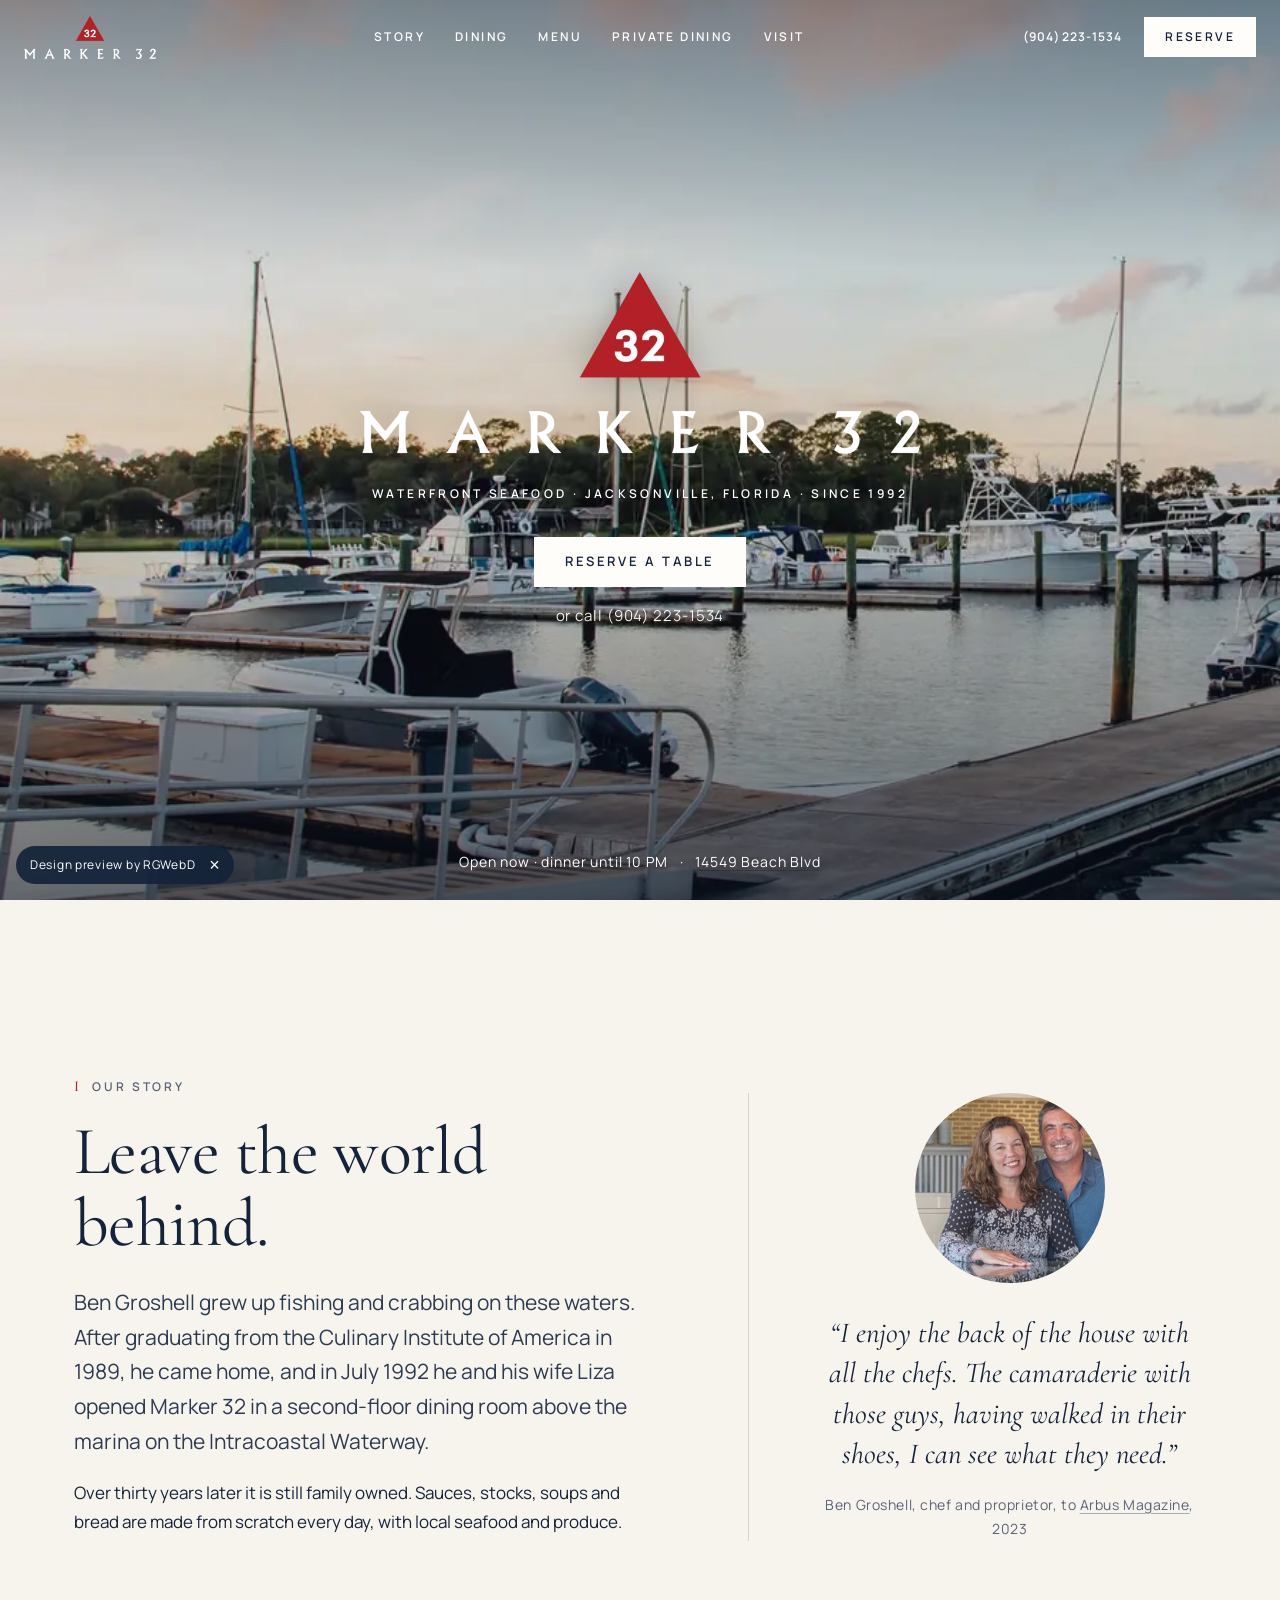
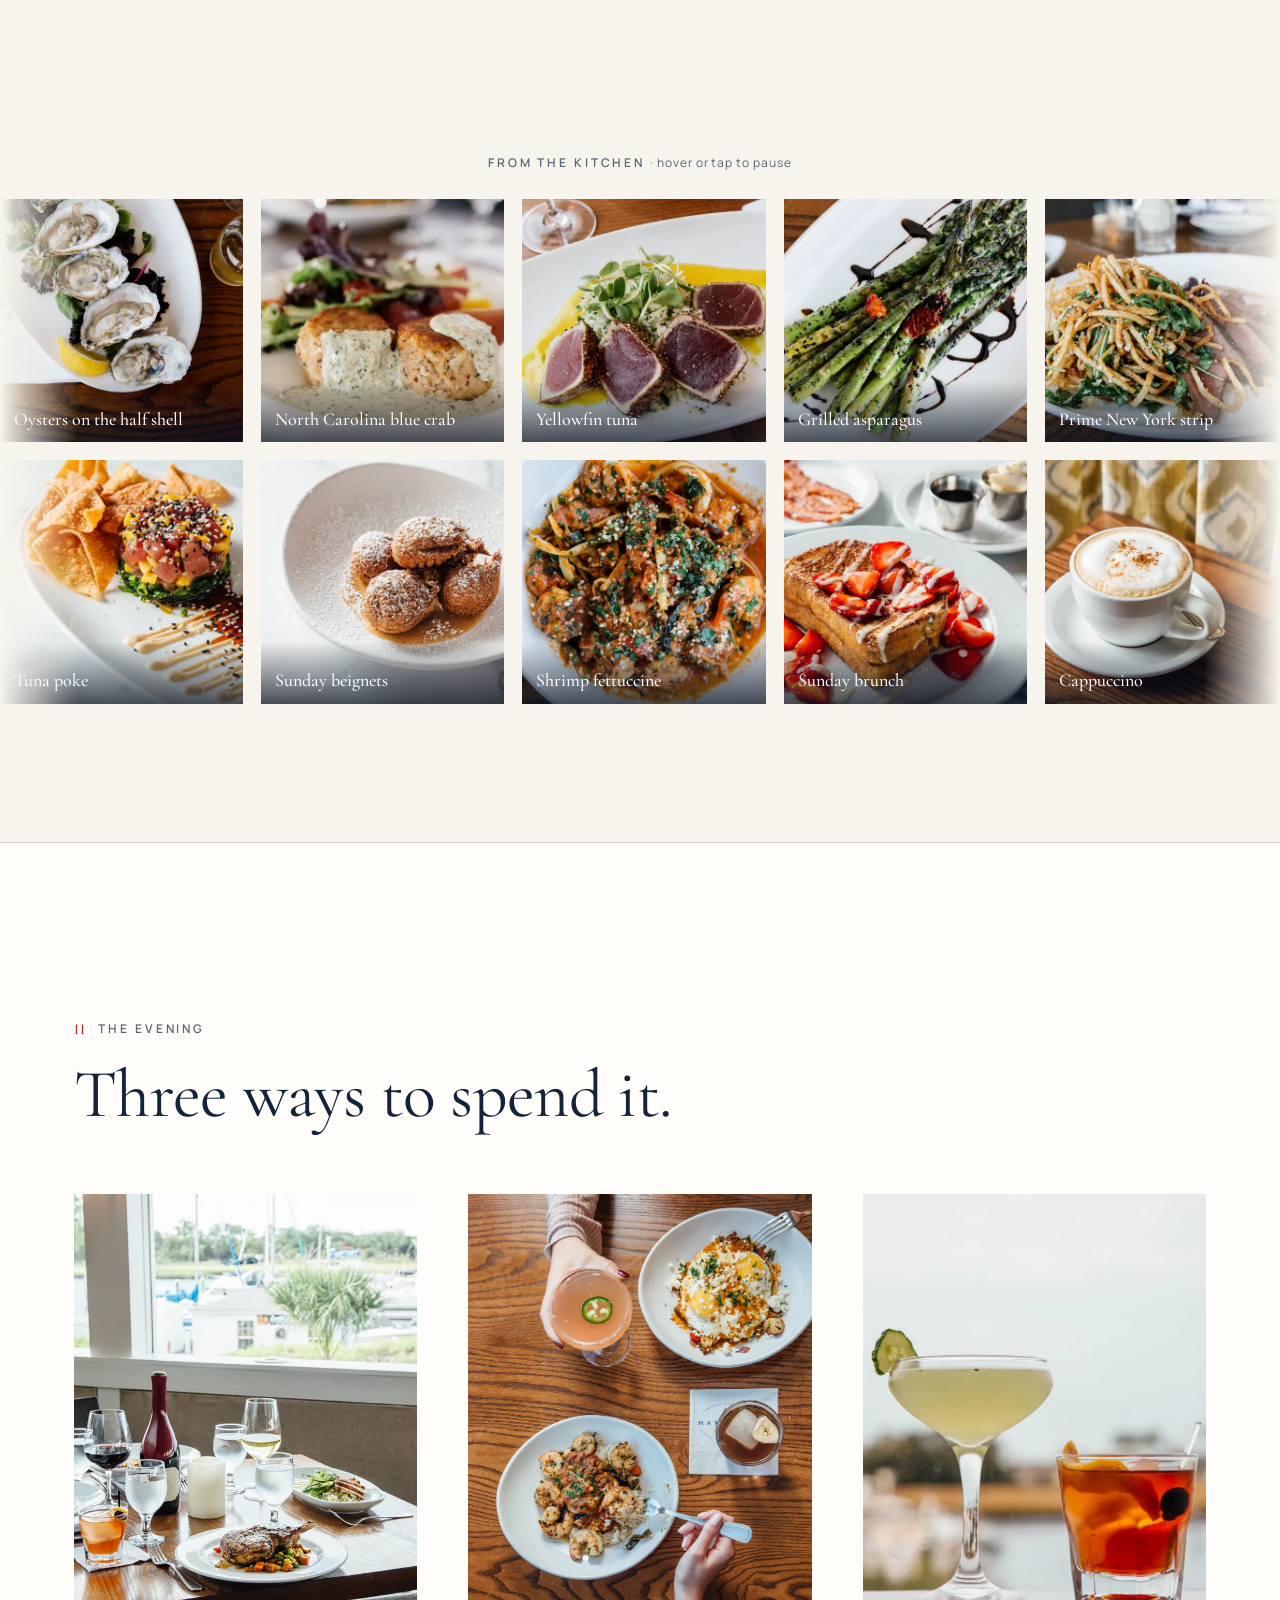
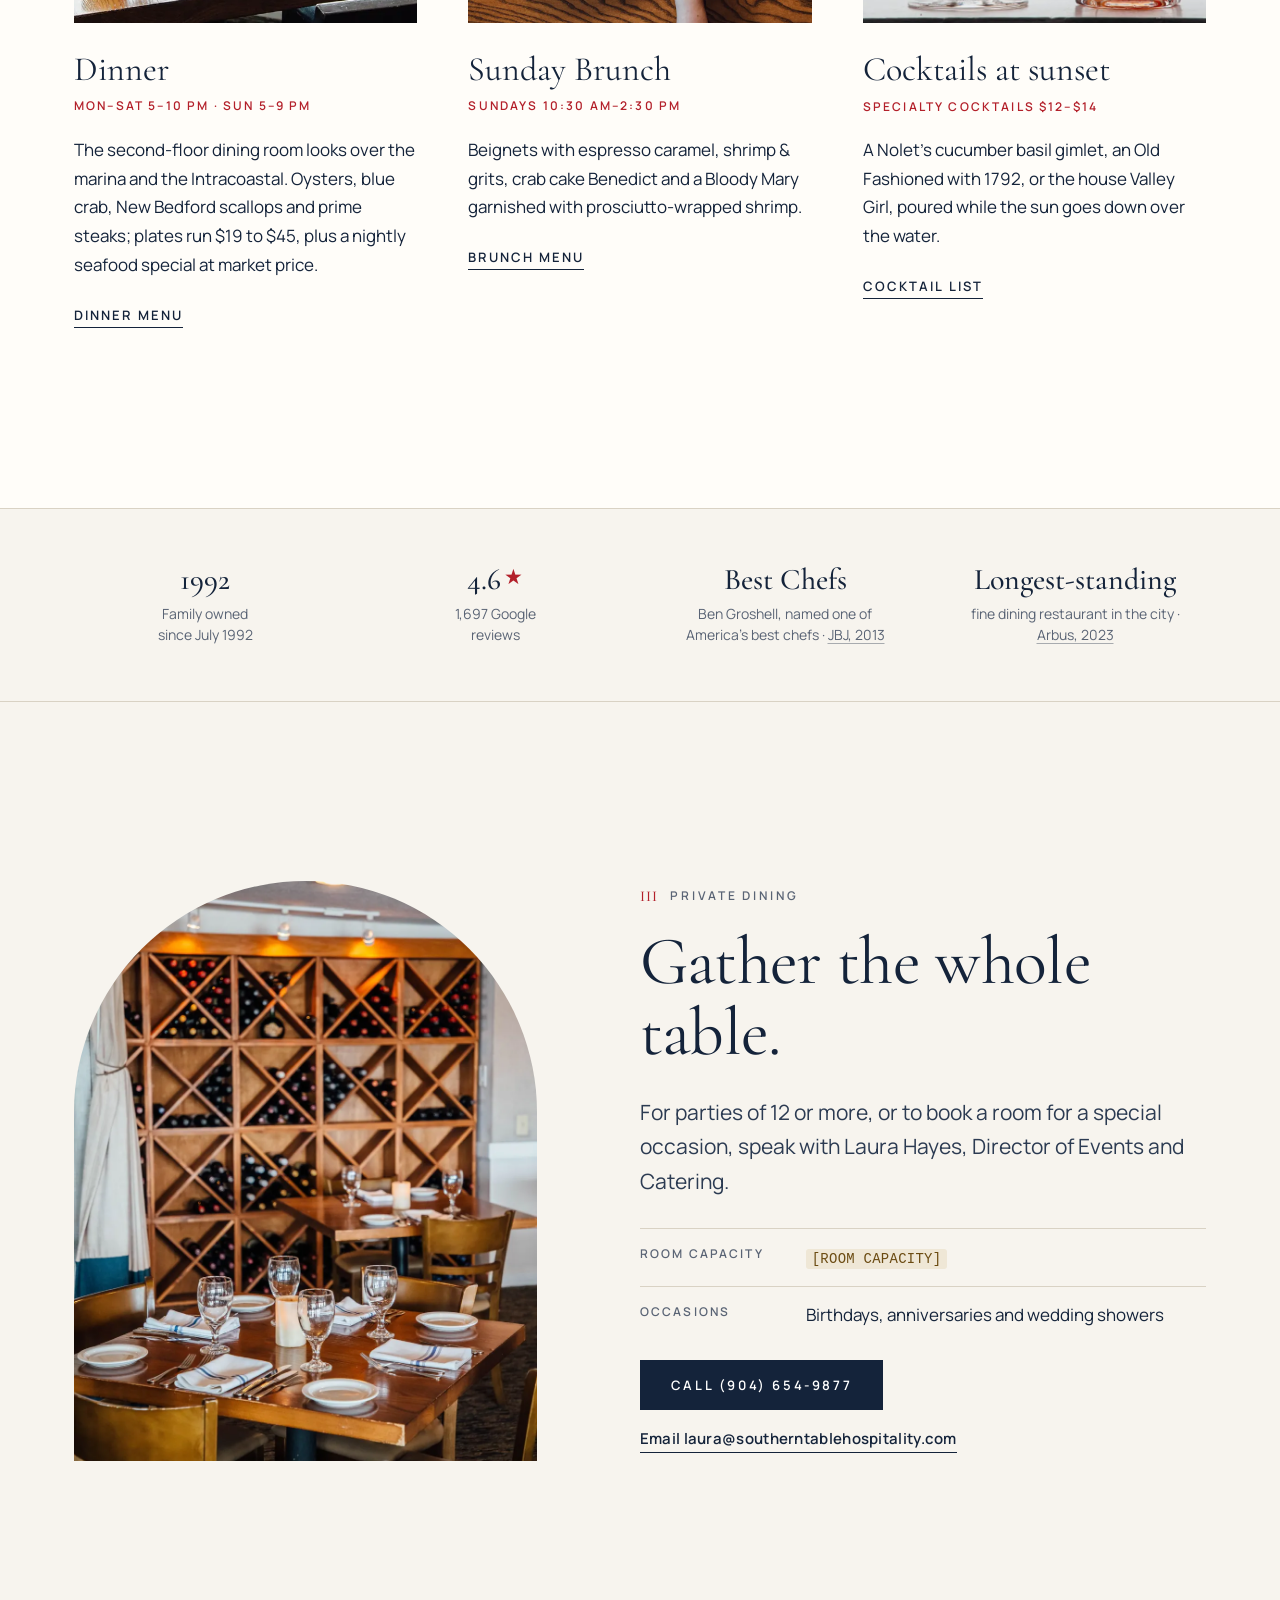
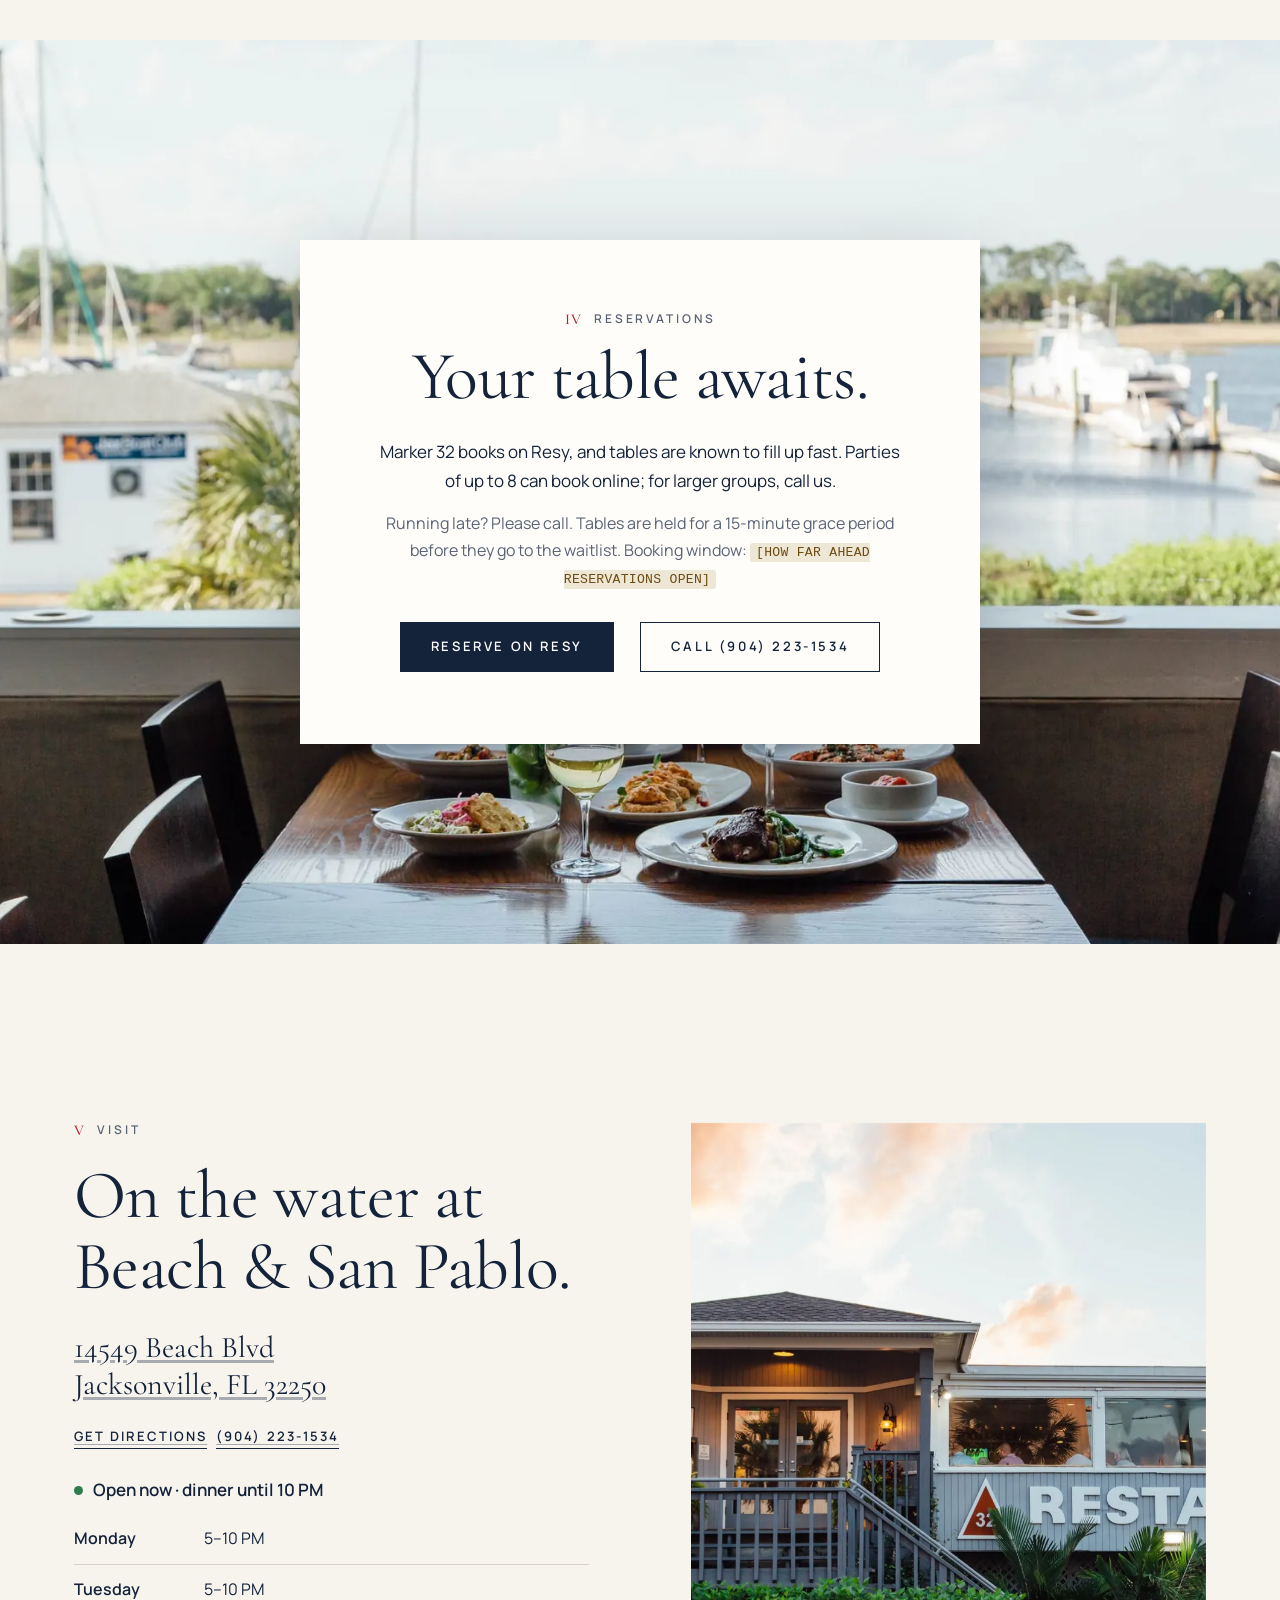
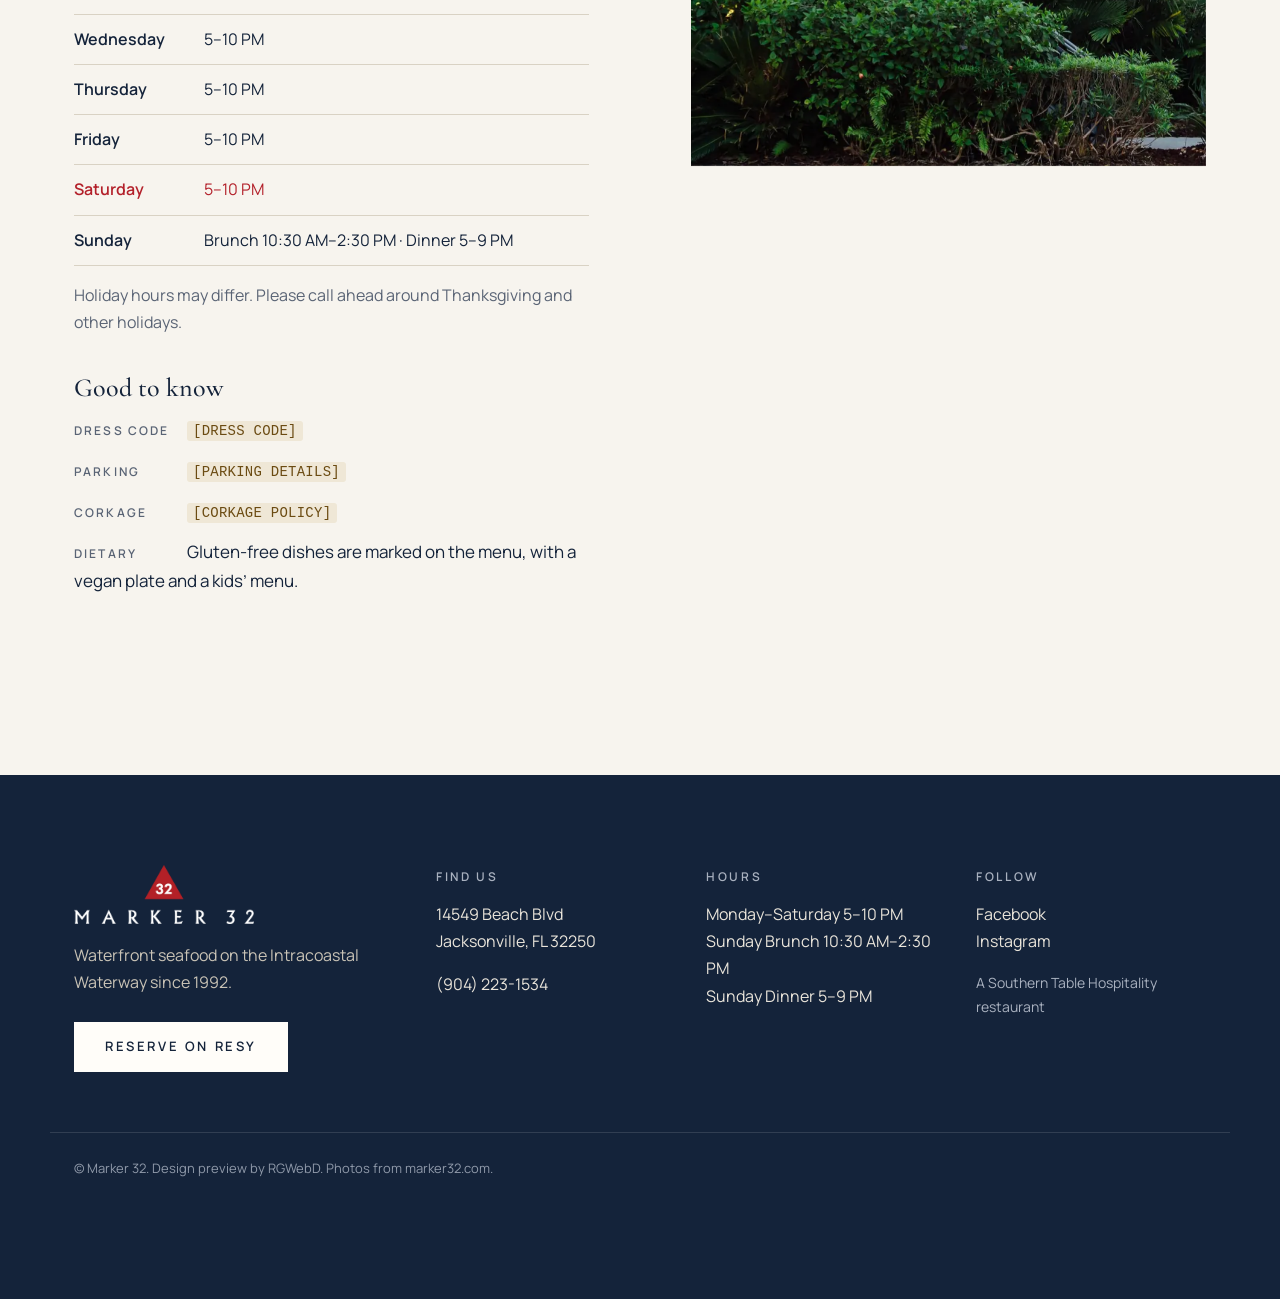
==== commit 4a97c8c8: "QA fixes: owners crop, hero H1 mobile, policies, menu tools, notes" ====
--- a/docs/index.html
+++ b/docs/index.html
@@ -15,7 +15,7 @@
  <div class="hero-shade"></div>
  <div class="hero-in">
   <img class="hero-logo" src="img/logo-white.webp" alt="Marker 32" width="900" height="293">
-  <h1 class="hero-h1">Waterfront seafood · Jacksonville, Florida · Since 1992</h1>
+  <h1 class="hero-h1"><span>Waterfront seafood</span><span class="hs" aria-hidden="true"> · </span><span>Jacksonville, Florida</span><span class="hs" aria-hidden="true"> · </span><span>Since 1992</span></h1>
   <div class="hero-cta"><a class="btn btn-light" href="https://resy.com/cities/jacksonville-fl/venues/marker-32" target="_blank" rel="noopener">Reserve a table</a><a class="hero-tel" href="tel:+19042231534">or call (904) 223-1534</a></div>
  </div>
  <p class="hero-meta"><span id="status" class="status">Mon–Sat 5–10 PM · Sun brunch & dinner</span><span class="sep" aria-hidden="true">·</span><a href="https://www.google.com/maps/place/?q=place_id:ChIJFb1blStK5IgR1lRqO310FF0" target="_blank" rel="noopener">14549 Beach Blvd</a></p>
@@ -30,7 +30,7 @@
    <p>Over thirty years later it is still family owned. Sauces, stocks, soups and bread are made from scratch every day, with local seafood and produce.</p>
   </div>
   <figure class="about-q rv">
-   <img class="disc" src="img/owners.webp" alt="Ben and Liza Groshell, owners of Marker 32" width="367" height="392" loading="lazy">
+   <img class="disc" src="img/owners.webp" alt="Ben and Liza Groshell, owners of Marker 32" width="367" height="251" loading="lazy">
    <blockquote>“I enjoy the back of the house with all the chefs. The camaraderie with those guys, having walked in their shoes, I can see what they need.”</blockquote>
    <figcaption>Ben Groshell, chef and proprietor, to <a href="https://arbus.com/the-milestone-at-marker-32/" target="_blank" rel="noopener">Arbus Magazine</a>, 2023</figcaption>
   </figure>
--- a/docs/style.css
+++ b/docs/style.css
@@ -5,6 +5,7 @@
 body{margin:0;background:var(--ivory);color:var(--ink);font:400 17px/1.7 var(--sans);overflow-x:clip}
 img{max-width:100%;height:auto;display:block}
 a{color:inherit}
+a[href^="tel:"]{white-space:nowrap}
 p a:not(.btn),.small a,figcaption a,.creds a{text-decoration:underline;text-decoration-color:rgba(20,35,58,.35);text-underline-offset:3px}
 .vh{position:absolute!important;width:1px;height:1px;overflow:hidden;clip:rect(0 0 0 0);white-space:nowrap}
 .skip{position:absolute;left:-999px;top:8px;z-index:100;background:var(--ink);color:#fff;padding:10px 16px}
@@ -59,7 +60,7 @@
 .hero-shade{position:absolute;inset:0;background:linear-gradient(180deg,rgba(10,18,32,.45) 0%,rgba(10,18,32,.12) 30%,rgba(10,18,32,.15) 60%,rgba(10,18,32,.6) 100%)}
 .hero-in{position:relative;z-index:1;padding:0 24px;animation:fu 1.6s .2s var(--ease) both}
 .hero-logo{width:min(560px,78vw);margin:0 auto;filter:drop-shadow(0 2px 18px rgba(0,0,0,.25))}
-.hero-h1{font:600 12px/1.6 var(--sans);letter-spacing:.28em;text-transform:uppercase;margin:30px 0 34px;text-shadow:0 1px 10px rgba(0,0,0,.35)}
+.hero-h1{font:600 12px/1.6 var(--sans);letter-spacing:.28em;text-transform:uppercase;margin:30px 0 34px;text-shadow:0 1px 3px rgba(0,0,0,.5),0 0 18px rgba(0,0,0,.45)}
 .hero-cta{display:flex;flex-direction:column;align-items:center;gap:16px}
 .hero-tel{font-size:15px;letter-spacing:.06em;text-decoration:none;opacity:.92}
 .hero-tel:hover{text-decoration:underline}
@@ -72,7 +73,7 @@
 .about-grid{display:grid;grid-template-columns:1.25fr 1fr;gap:clamp(48px,8vw,120px);align-items:center}
 .about-grid>*{min-width:0}
 .about-q{margin:0;text-align:center;border-left:1px solid var(--line);padding-left:clamp(32px,5vw,72px)}
-.disc{width:190px;height:190px;object-fit:cover;object-position:50% 30%;border-radius:50%;margin:0 auto 30px;filter:saturate(.9)}
+.disc{width:190px;height:190px;object-fit:cover;object-position:50% 40%;border-radius:50%;margin:0 auto 30px;filter:saturate(.9)}
 .about-q blockquote{margin:0 0 18px;font:italic 400 clamp(23px,2.6vw,29px)/1.4 var(--serif);color:var(--ink)}
 .about-q figcaption{font-size:14px;letter-spacing:.04em;color:var(--mute)}
 /* marquee */
@@ -201,6 +202,8 @@
  .hero-h1{font-size:11px;letter-spacing:.22em;margin:24px 0 28px}
  .hero-meta{bottom:86px;font-size:13px}
  .hero-meta .sep{display:none}
+ .hero-h1 span{display:block}.hero-h1 .hs{display:none}
+ .policies b{display:block;min-width:0}
  .mbar{display:grid;grid-template-columns:1fr 1fr 1.4fr;position:fixed;left:0;right:0;bottom:0;z-index:45;background:var(--paper);border-top:1px solid var(--line);padding:8px 8px calc(8px + env(safe-area-inset-bottom));gap:8px;transform:translateY(110%);transition:transform .45s var(--ease)}
  .mbar.show{transform:none}
  .mbar a{display:flex;align-items:center;justify-content:center;min-height:50px;font:600 12px/1 var(--sans);letter-spacing:.18em;text-transform:uppercase;text-decoration:none;border:1px solid var(--line);color:var(--ink)}
@@ -214,7 +217,7 @@
  .row-cta .btn{width:100%}
  .reserve{padding:90px 16px}
  .mn{padding-top:100px}
- .mn-tools{top:60px}
+ .mn-tools{position:static}
  .mn-search{justify-content:stretch}.mn-search input{width:100%}
  .js .rv{transform:translateY(16px)}
 }
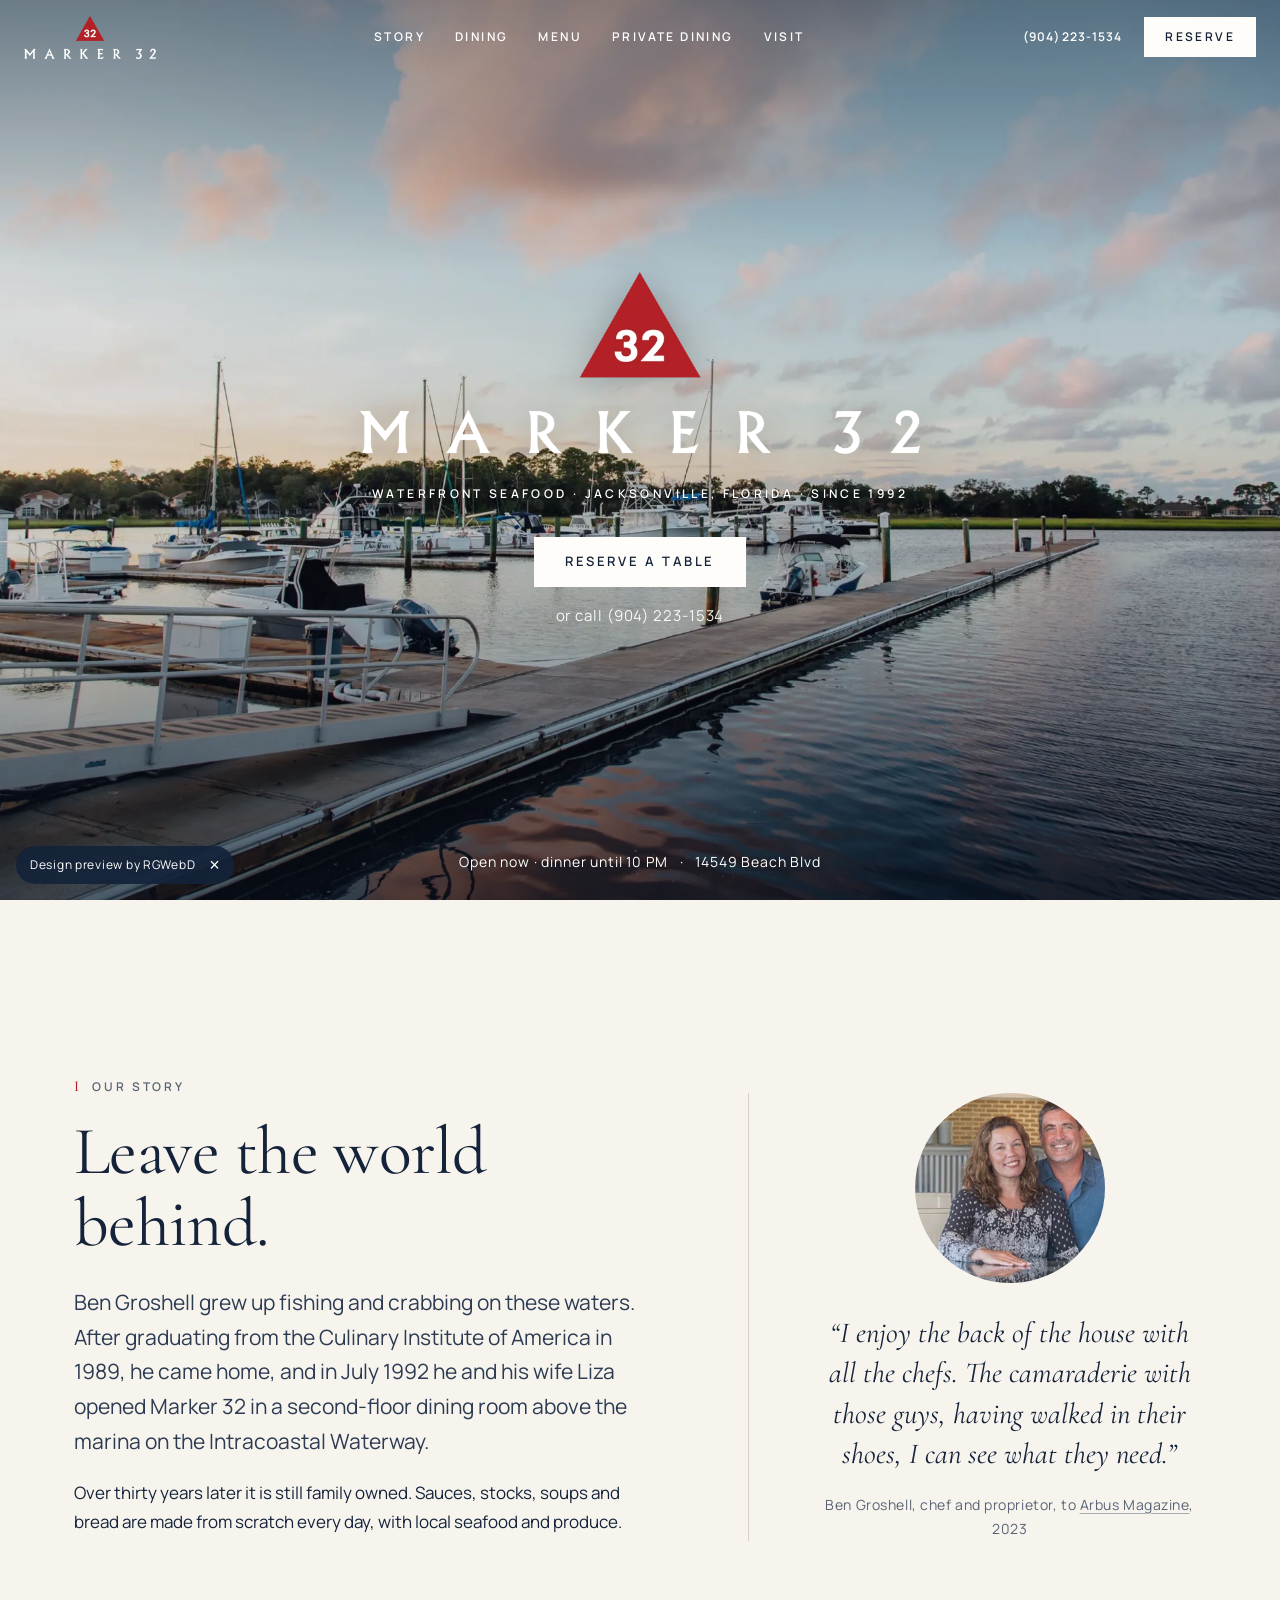
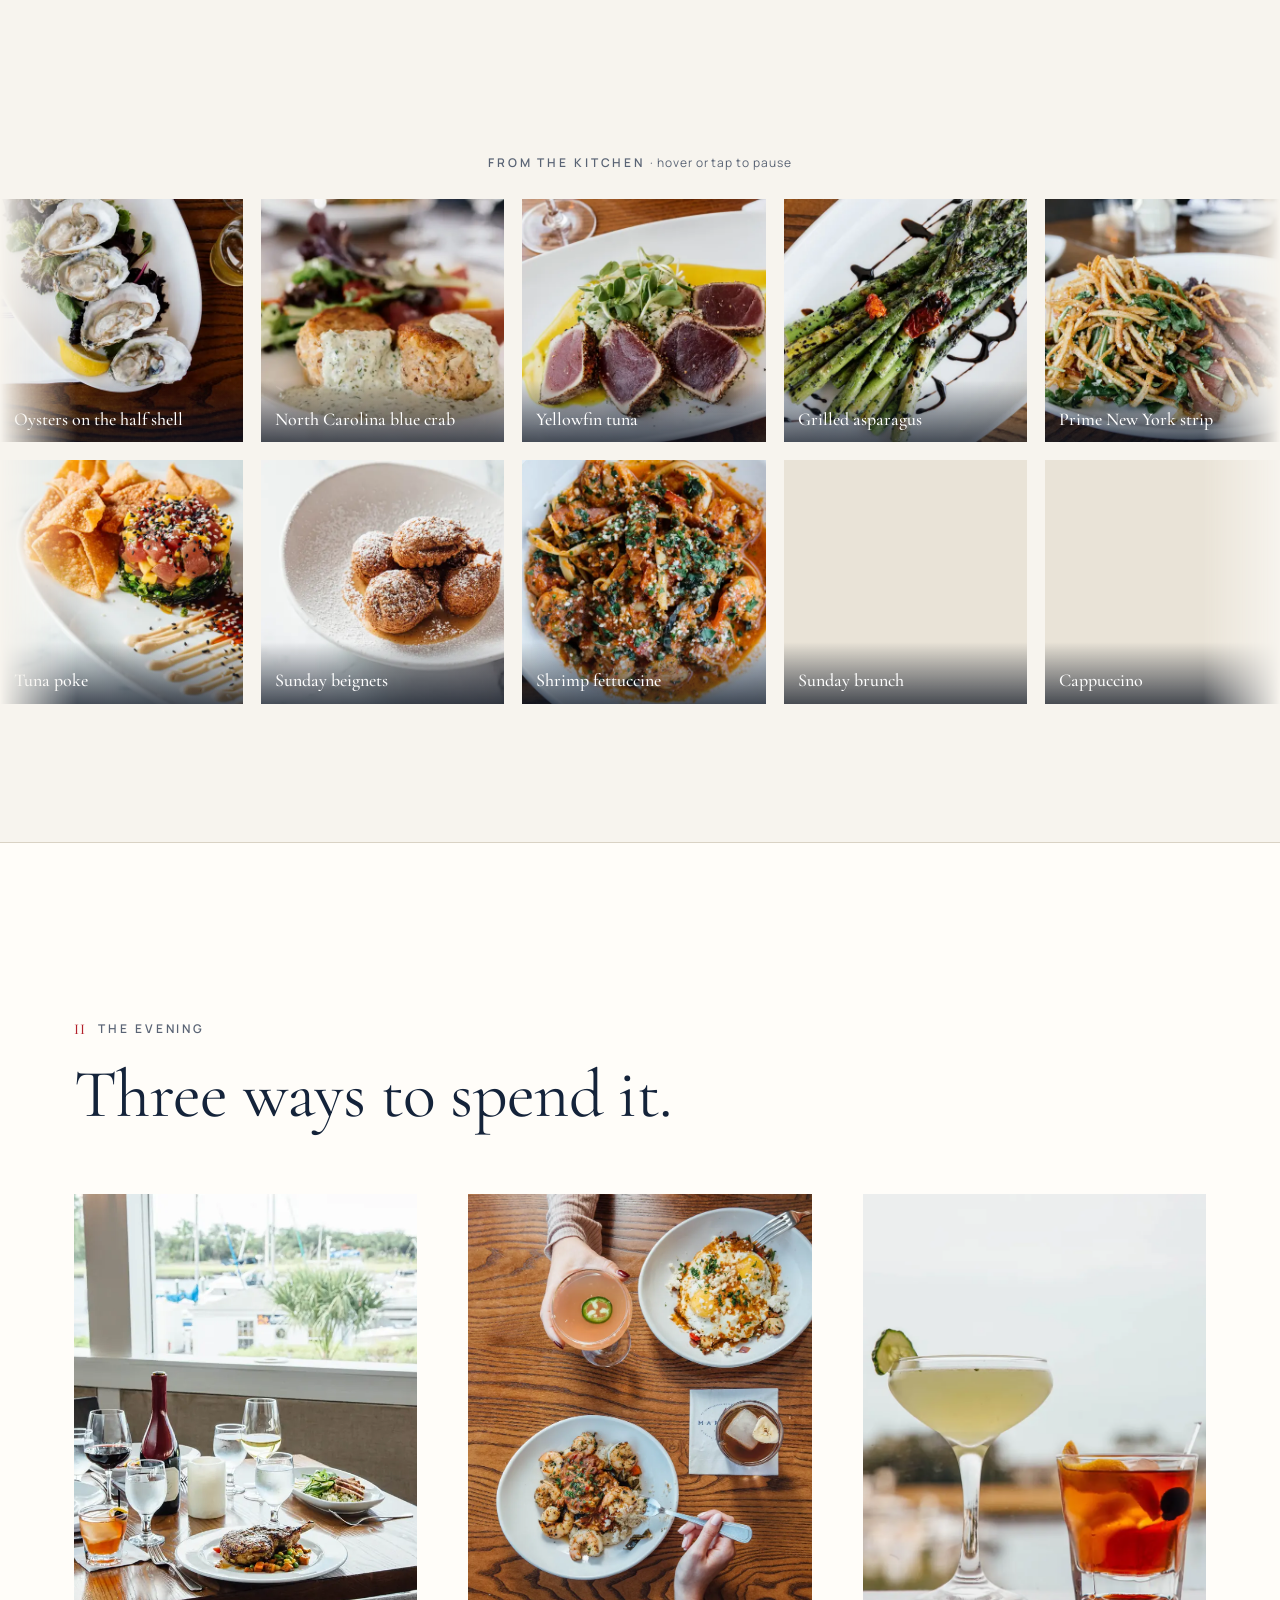
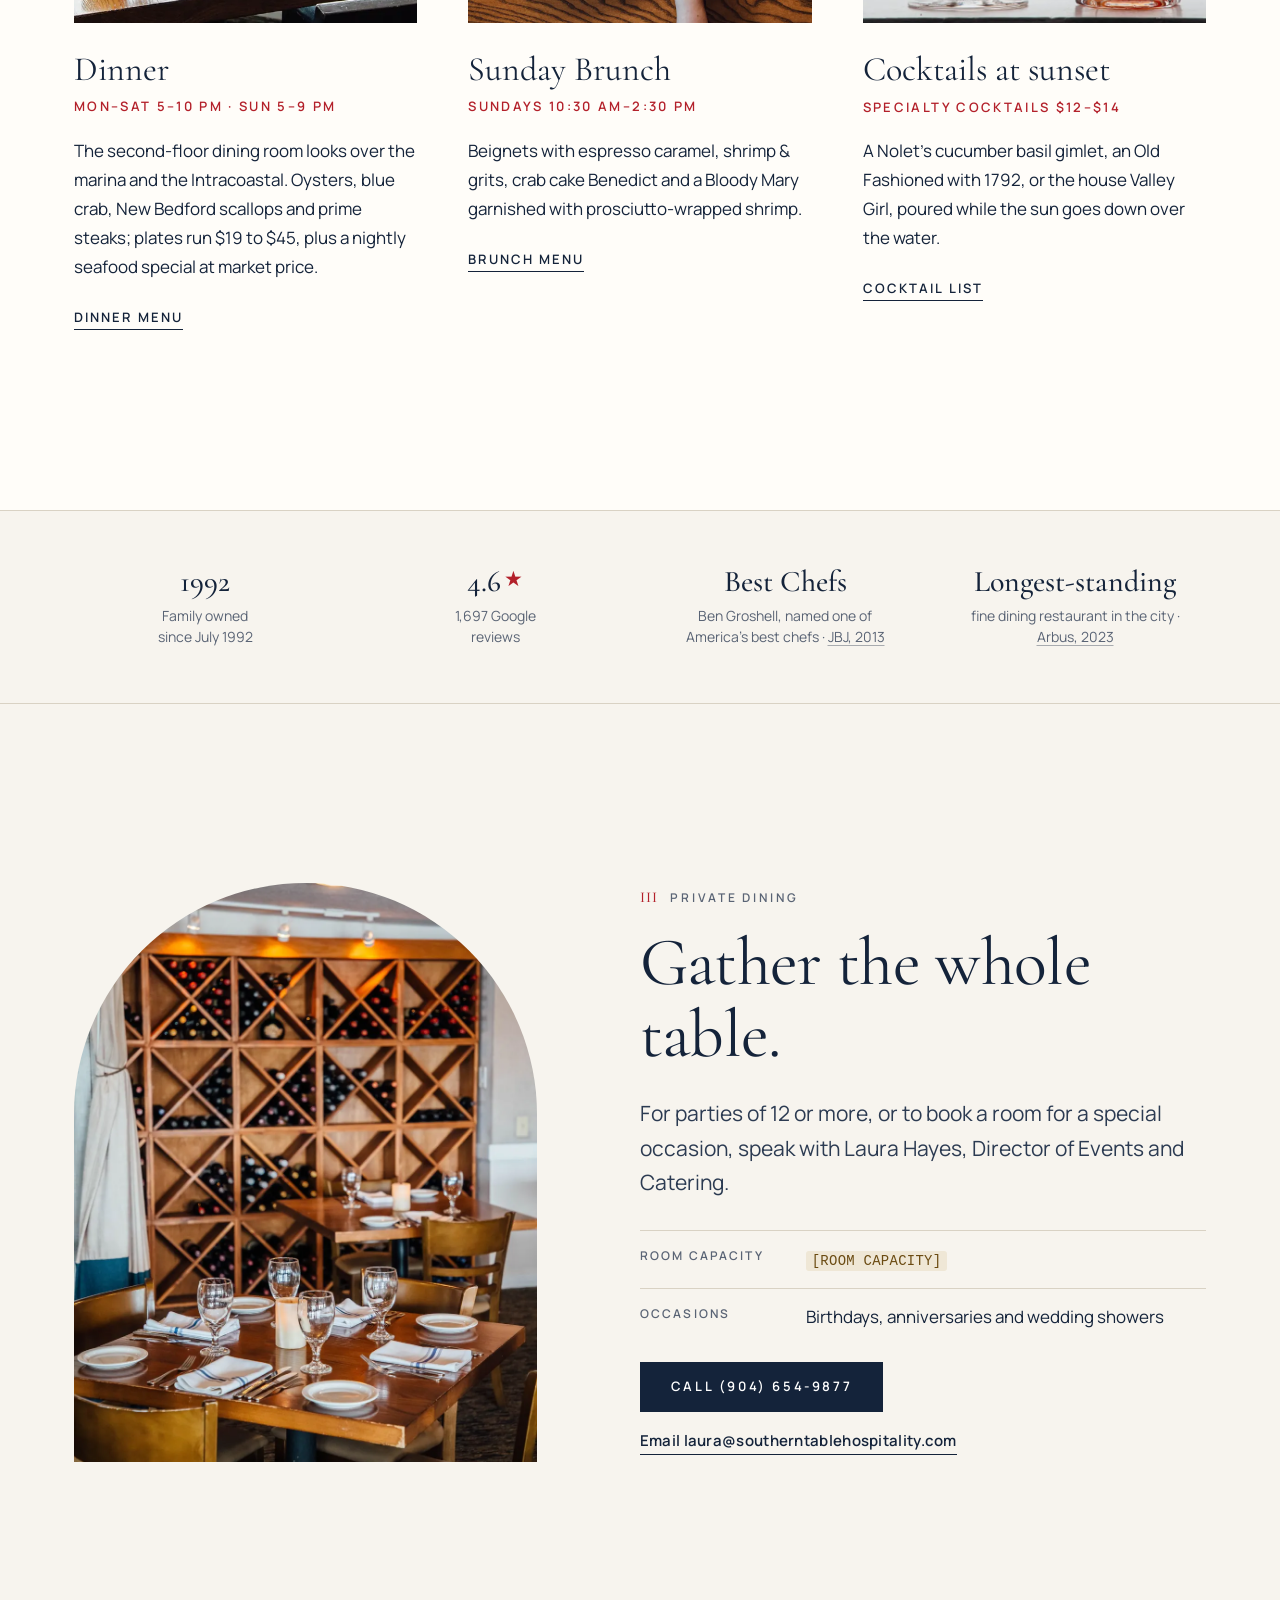
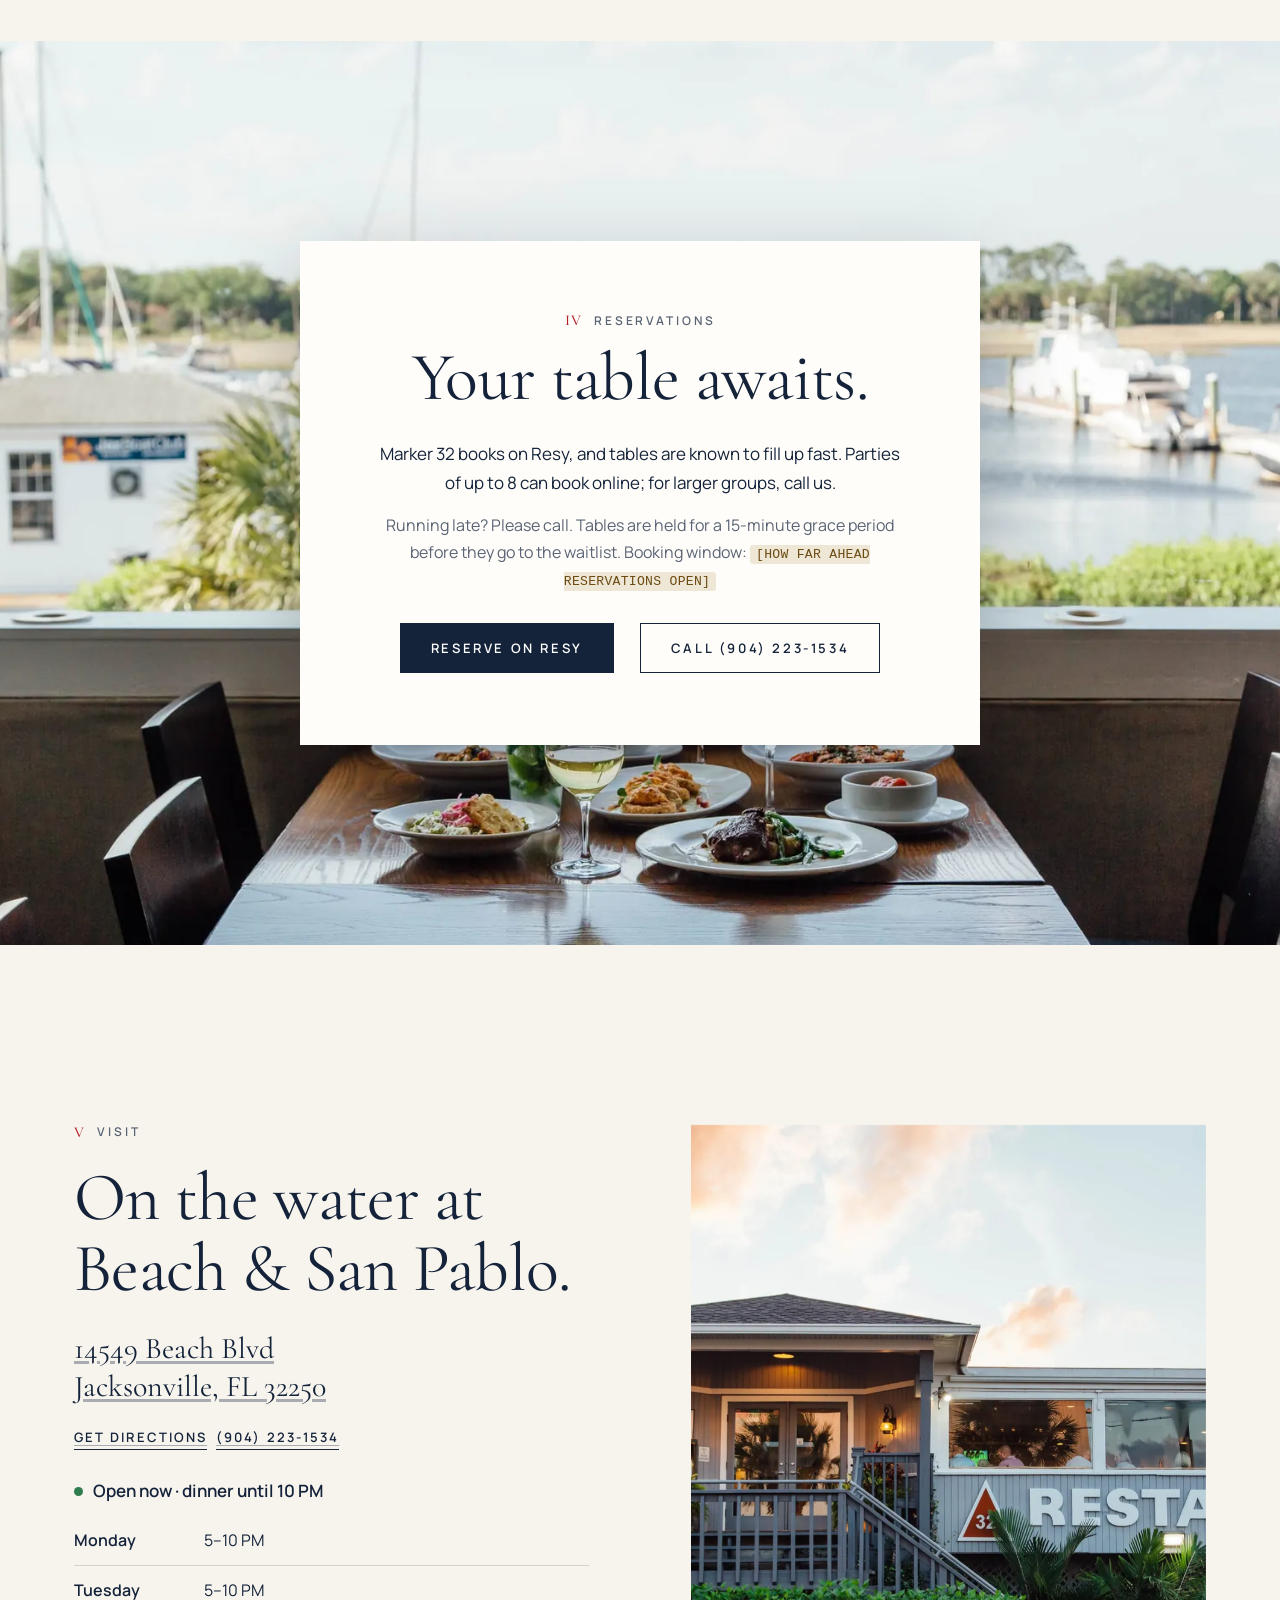
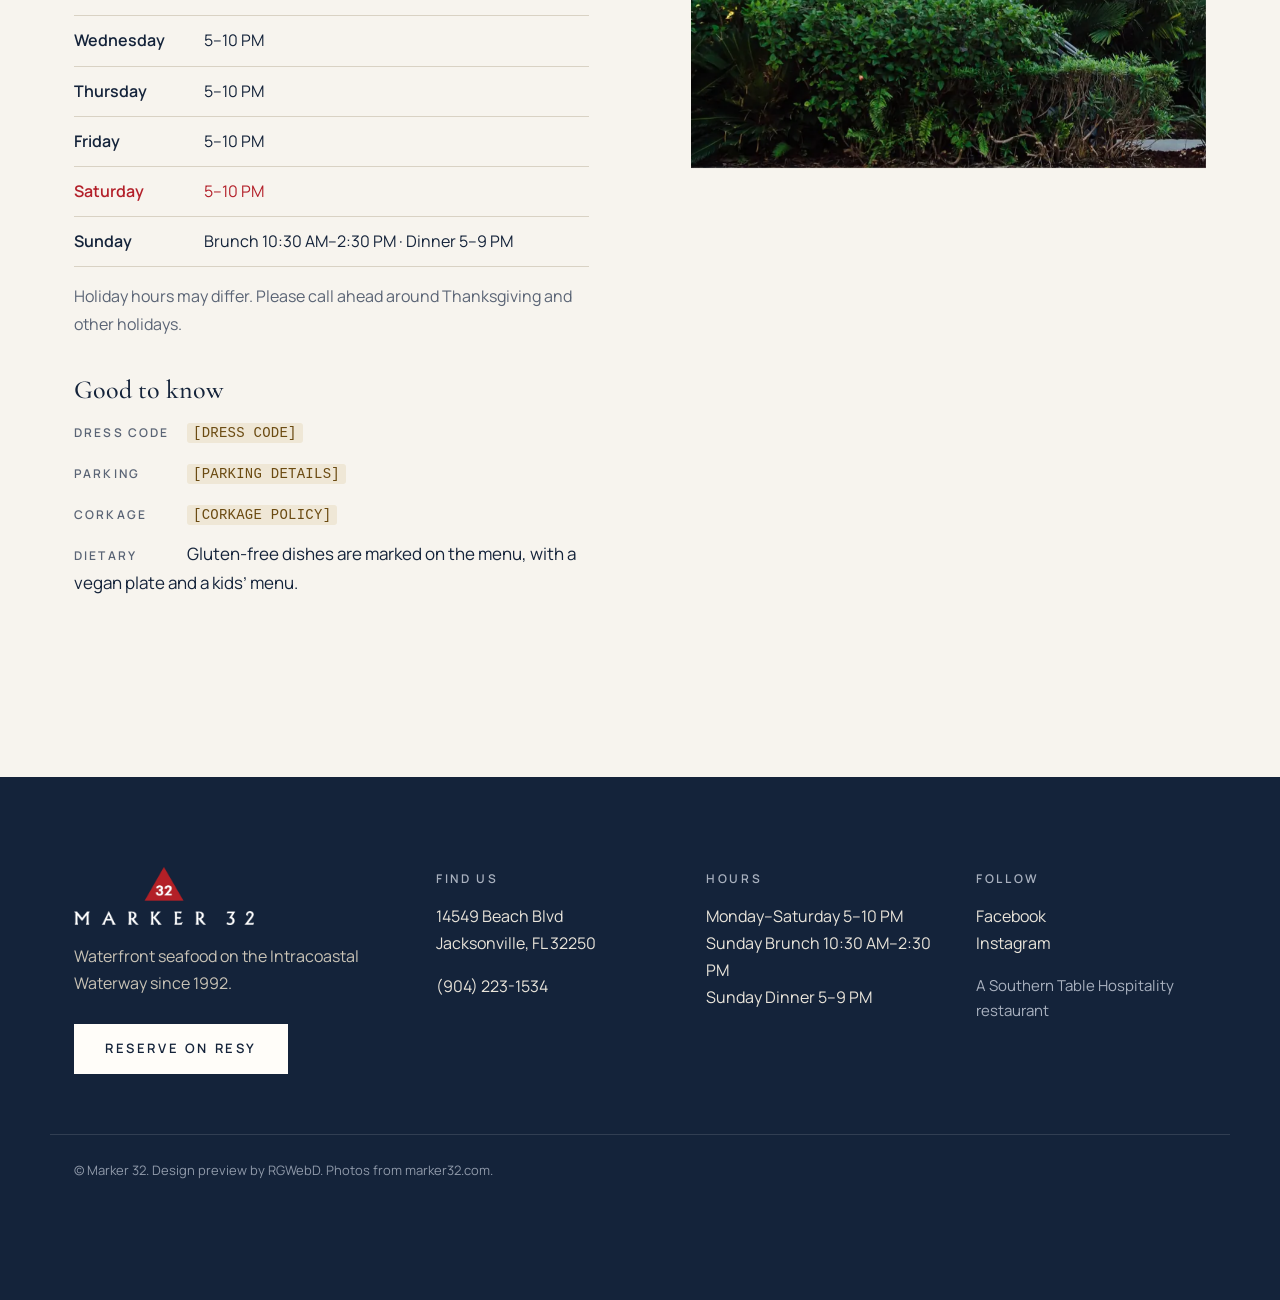
==== commit 5d289257: "Fix menu page: keep results in view after filter/search, Menu link in header at all widths, re-land " ====
--- a/docs/index.html
+++ b/docs/index.html
@@ -6,7 +6,7 @@
 <link rel="preconnect" href="https://fonts.googleapis.com"><link rel="preconnect" href="https://fonts.gstatic.com" crossorigin><link href="https://fonts.googleapis.com/css2?family=Cormorant+Garamond:ital,wght@0,400;0,500;0,600;1,400;1,500&family=Manrope:wght@400;500;600;700&display=swap" rel="stylesheet"><link rel="stylesheet" href="style.css"><script type="application/ld+json">{"@context": "https://schema.org", "@type": "Restaurant", "@id": "https://rgwebd.github.io/marker32/#restaurant", "name": "Marker 32", "description": "Waterfront fine-dining seafood restaurant on the Intracoastal Waterway in Jacksonville, Florida, open since 1992.", "url": "https://rgwebd.github.io/marker32/", "image": ["https://rgwebd.github.io/marker32/img/og.jpg", "https://rgwebd.github.io/marker32/img/hero.webp"], "logo": "https://rgwebd.github.io/marker32/img/logo-blue.png", "telephone": "+19042231534", "address": {"@type": "PostalAddress", "streetAddress": "14549 Beach Blvd", "addressLocality": "Jacksonville", "addressRegion": "FL", "postalCode": "32250", "addressCountry": "US"}, "geo": {"@type": "GeoCoordinates", "latitude": 30.2892379, "longitude": -81.4321476}, "servesCuisine": ["Seafood", "New American"], "acceptsReservations": true, "menu": "https://rgwebd.github.io/marker32/menu.html", "hasMenu": "https://rgwebd.github.io/marker32/menu.html", "potentialAction": {"@type": "ReserveAction", "target": {"@type": "EntryPoint", "urlTemplate": "https://resy.com/cities/jacksonville-fl/venues/marker-32"}, "result": {"@type": "FoodEstablishmentReservation", "name": "Table at Marker 32"}}, "openingHoursSpecification": [{"@type": "OpeningHoursSpecification", "dayOfWeek": ["Monday", "Tuesday", "Wednesday", "Thursday", "Friday", "Saturday"], "opens": "17:00", "closes": "22:00"}, {"@type": "OpeningHoursSpecification", "dayOfWeek": "Sunday", "opens": "10:30", "closes": "14:30"}, {"@type": "OpeningHoursSpecification", "dayOfWeek": "Sunday", "opens": "17:00", "closes": "21:00"}], "aggregateRating": {"@type": "AggregateRating", "ratingValue": 4.6, "reviewCount": 1697, "bestRating": 5}, "founder": [{"@type": "Person", "name": "Ben Groshell"}, {"@type": "Person", "name": "Liza Groshell"}], "foundingDate": "1992-07", "parentOrganization": {"@type": "Organization", "name": "Southern Table Hospitality", "url": "https://southerntablehospitality.com/"}, "sameAs": ["https://www.facebook.com/marker32", "https://www.instagram.com/_marker32/", "https://marker32.com/", "https://resy.com/cities/jacksonville-fl/venues/marker-32", "https://maps.google.com/?cid=6707113826278069462"]}</script></head><body id="top"><a class="skip" href="#main">Skip to content</a>
 <header class="hd" id="hd"><div class="hd-in">
 <a class="hd-logo" href="#top" aria-label="Marker 32 home"><img class="lw" src="img/logo-white.webp" alt="Marker 32" width="900" height="293"><img class="lb" src="img/logo-blue.webp" alt="" aria-hidden="true" width="900" height="293"></a>
-<nav class="hd-nav" aria-label="Main"><a href="#story">Story</a><a href="#dining">Dining</a><a href="menu.html">Menu</a><a href="#private">Private Dining</a><a href="#visit">Visit</a></nav>
+<nav class="hd-nav" aria-label="Main"><a href="#story">Story</a><a href="#dining">Dining</a><a class="nav-menu" href="menu.html">Menu</a><a href="#private">Private Dining</a><a href="#visit">Visit</a></nav>
 <div class="hd-cta"><a class="hd-tel" href="tel:+19042231534">(904) 223-1534</a><a class="btn btn-sm" href="https://resy.com/cities/jacksonville-fl/venues/marker-32" target="_blank" rel="noopener">Reserve</a></div>
 </div></header>
 <main id="main">
--- a/docs/style.css
+++ b/docs/style.css
@@ -95,7 +95,7 @@
 .fmt-c{min-width:0}
 .fmt-c img{width:100%;aspect-ratio:4/5;object-fit:cover;margin-bottom:28px}
 .fmt-c h3{font:400 34px/1.1 var(--serif);margin:0 0 8px}
-.fmt-when{font:600 12px/1.6 var(--sans);letter-spacing:.18em;text-transform:uppercase;color:var(--red);margin:0 0 14px}
+.fmt-when{font:600 13px/1.6 var(--sans);letter-spacing:.18em;text-transform:uppercase;color:var(--red);margin:0 0 14px}
 .fmt-c p{margin:0 0 20px}
 /* creds */
 .creds{padding:56px 0;border-bottom:1px solid var(--line)}
@@ -142,7 +142,7 @@
 .ft-h{font:600 12px/1 var(--sans);letter-spacing:.22em;text-transform:uppercase;color:#a9b1bf;margin:6px 0 18px}
 .ft a{text-decoration:none}.ft a:hover{text-decoration:underline}
 .ft .btn-light{margin-top:10px;color:var(--ink)}
-.ft-sm{font-size:14px;color:#a9b1bf}
+.ft-sm{font-size:15px;color:#a9b1bf}
 .ft-legal{max-width:1180px;margin:60px auto 0;padding:24px 24px 0;border-top:1px solid rgba(255,255,255,.12);font-size:13px;color:#8f99a9}
 /* mobile bar + demo */
 .mbar{display:none}
@@ -180,7 +180,9 @@
 .nf{min-height:100vh;display:flex;flex-direction:column;align-items:center;justify-content:center;text-align:center;padding:40px 24px}
 .nf img{width:220px;margin-bottom:40px}
 /* responsive */
-@media (max-width:1060px){.hd-nav{display:none}}
+@media (max-width:1060px){.hd-nav a:not(.nav-menu){display:none}.hd-nav{margin-left:auto}.hd-cta{gap:16px}}
+@media (max-width:900px){.hd-tel{display:none}}
+.hd-nav a[aria-current="page"]{text-decoration:underline;text-underline-offset:6px;text-decoration-thickness:1px}
 @media (max-width:900px){
  .about-grid,.pv-grid,.vs-grid{grid-template-columns:1fr}
  .about-q{border-left:0;padding-left:0;border-top:1px solid var(--line);padding-top:48px}
@@ -197,7 +199,8 @@
  .wrap{padding:0 22px}
  .hd-in{padding:12px 18px}
  .hd-logo,.hd-logo img{width:108px}
- .hd-tel{display:none}
+ .hd-in{gap:14px}
+ .hd-nav a{letter-spacing:.16em}
  .hero-img{object-position:50% 50%}
  .hero-h1{font-size:11px;letter-spacing:.22em;margin:24px 0 28px}
  .hero-meta{bottom:86px;font-size:13px}
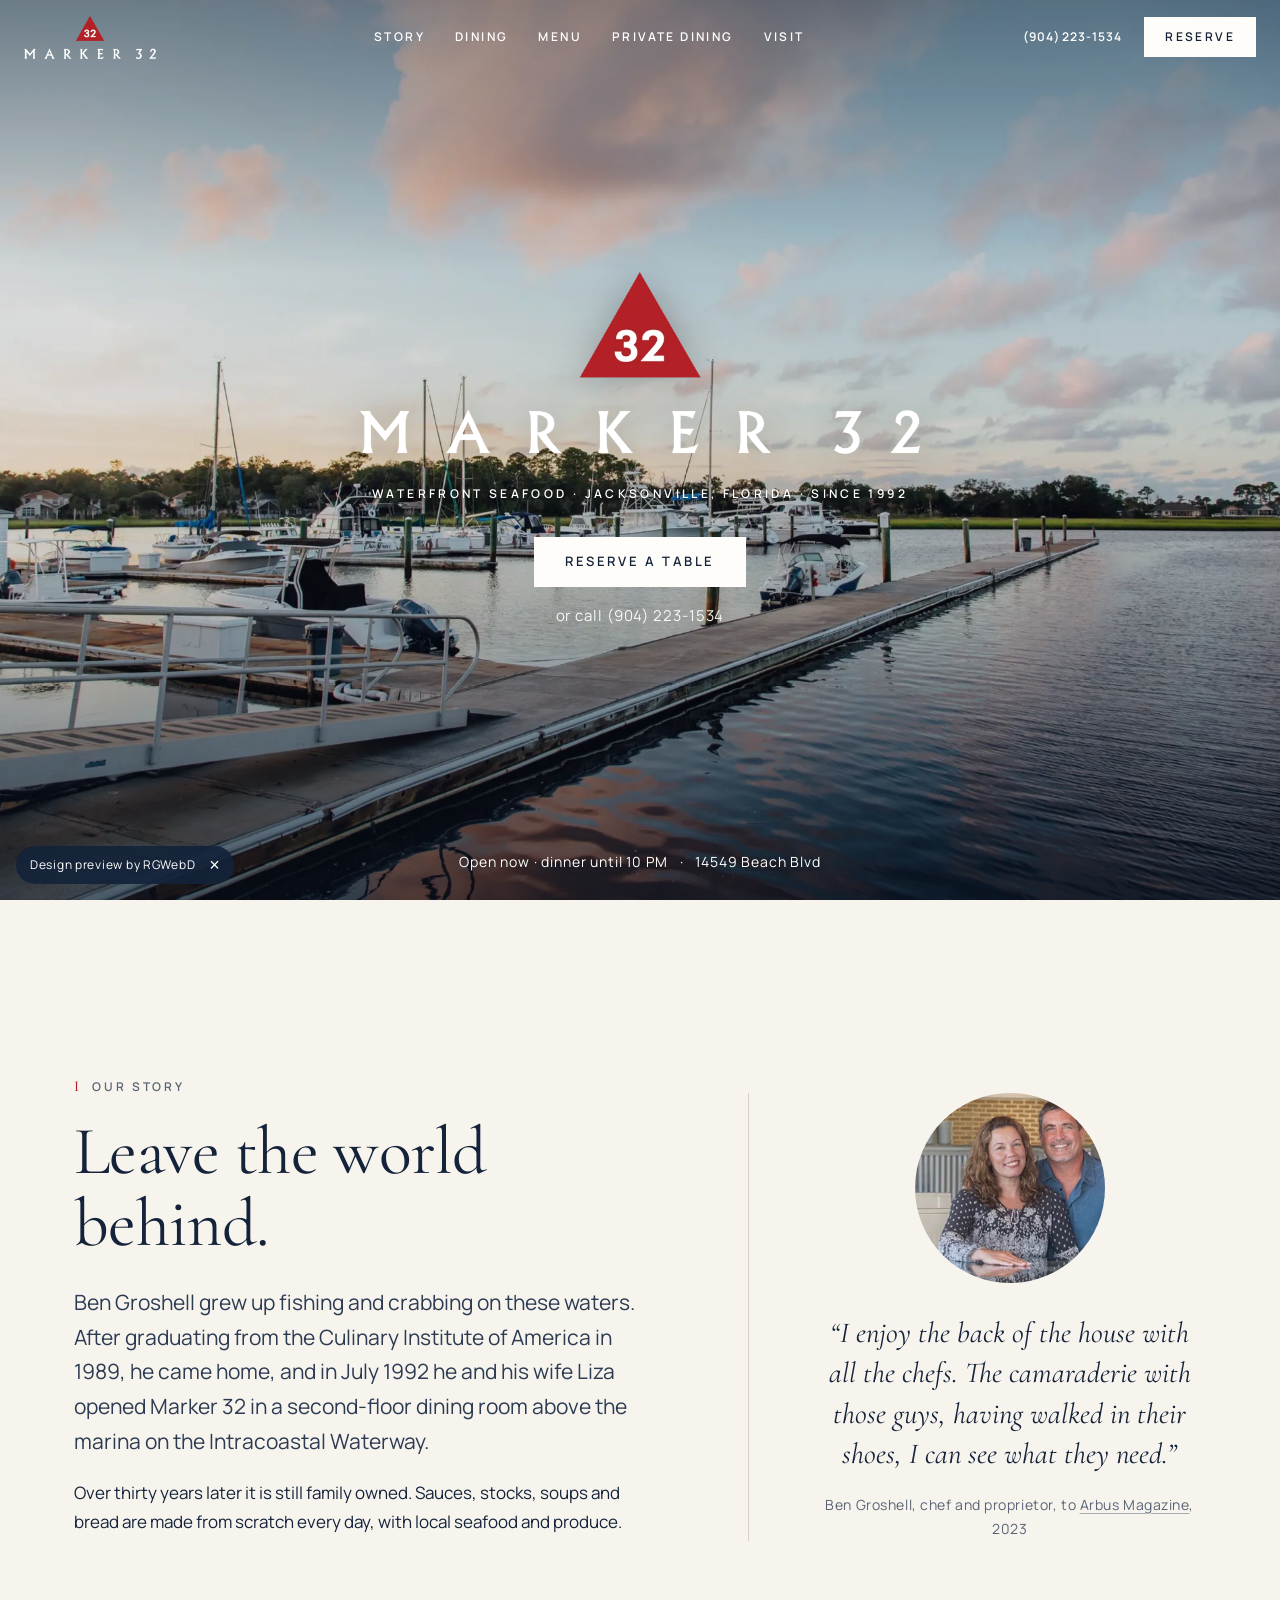
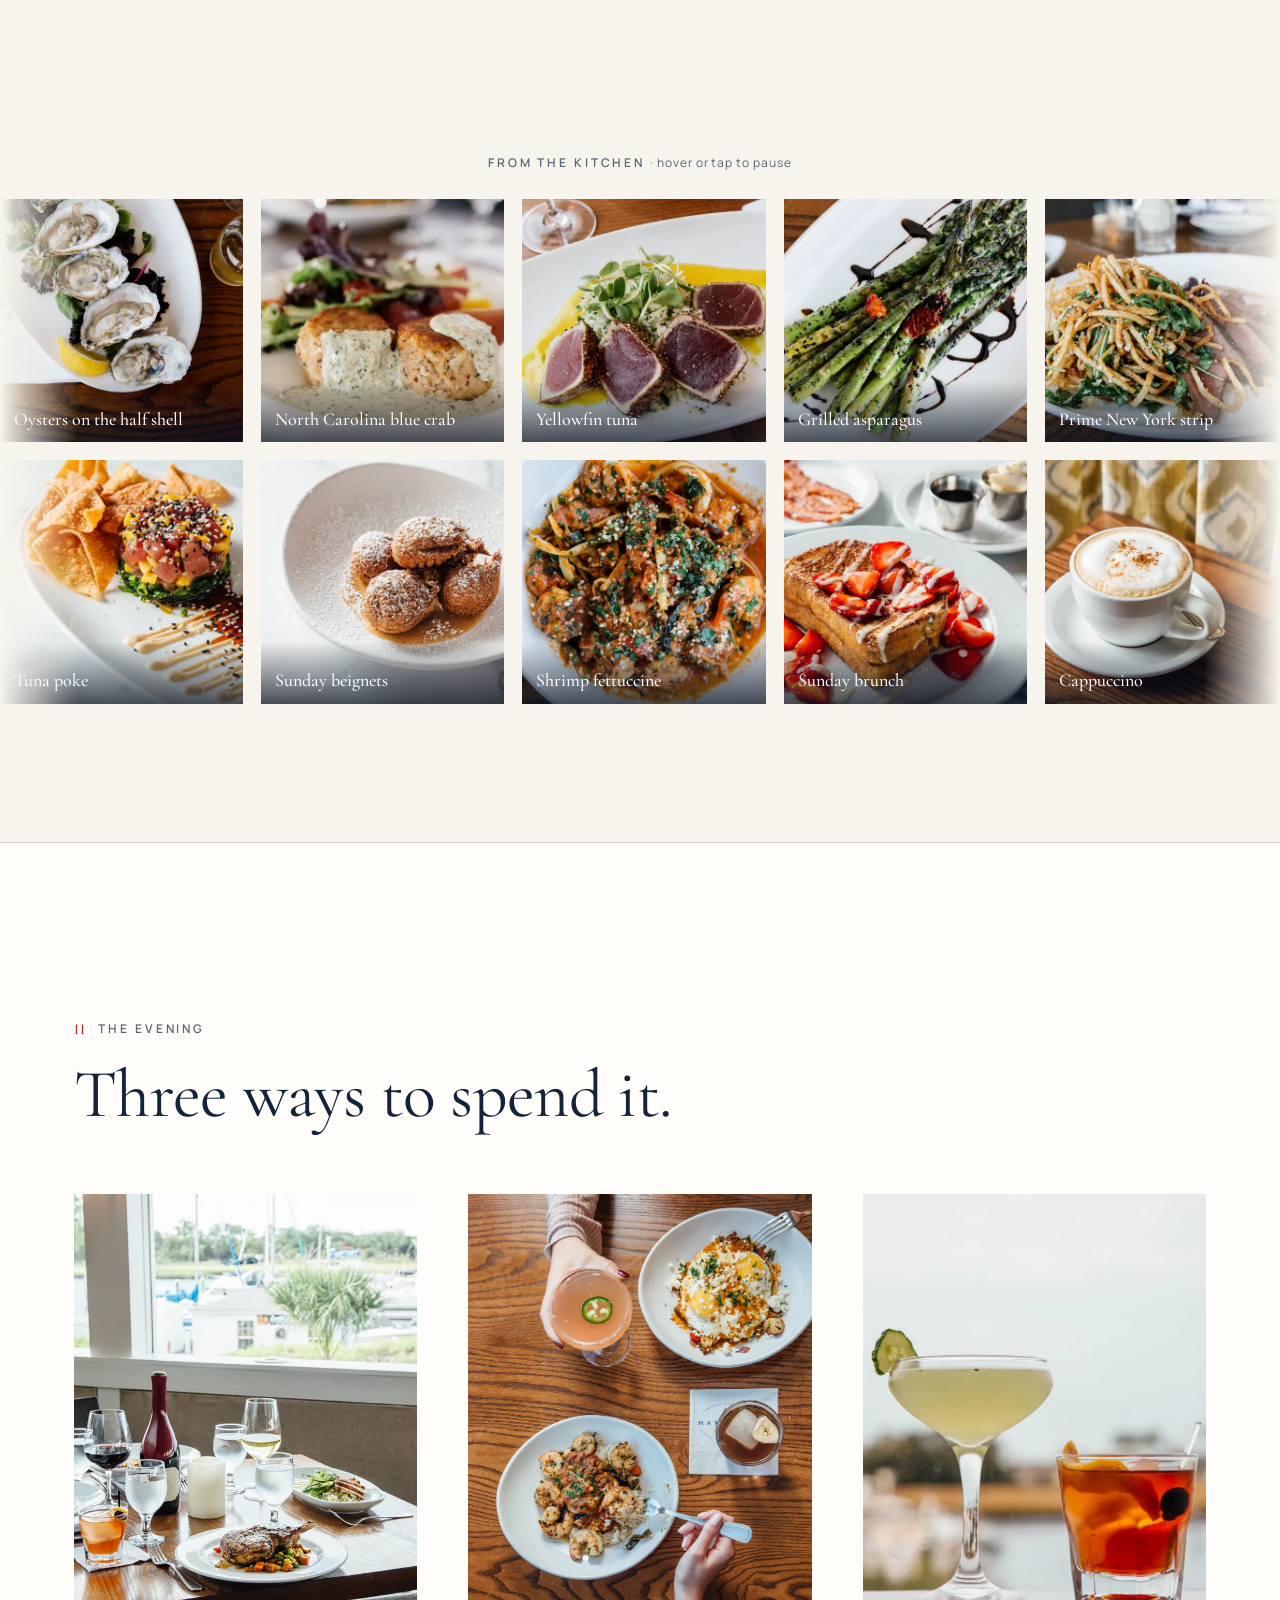
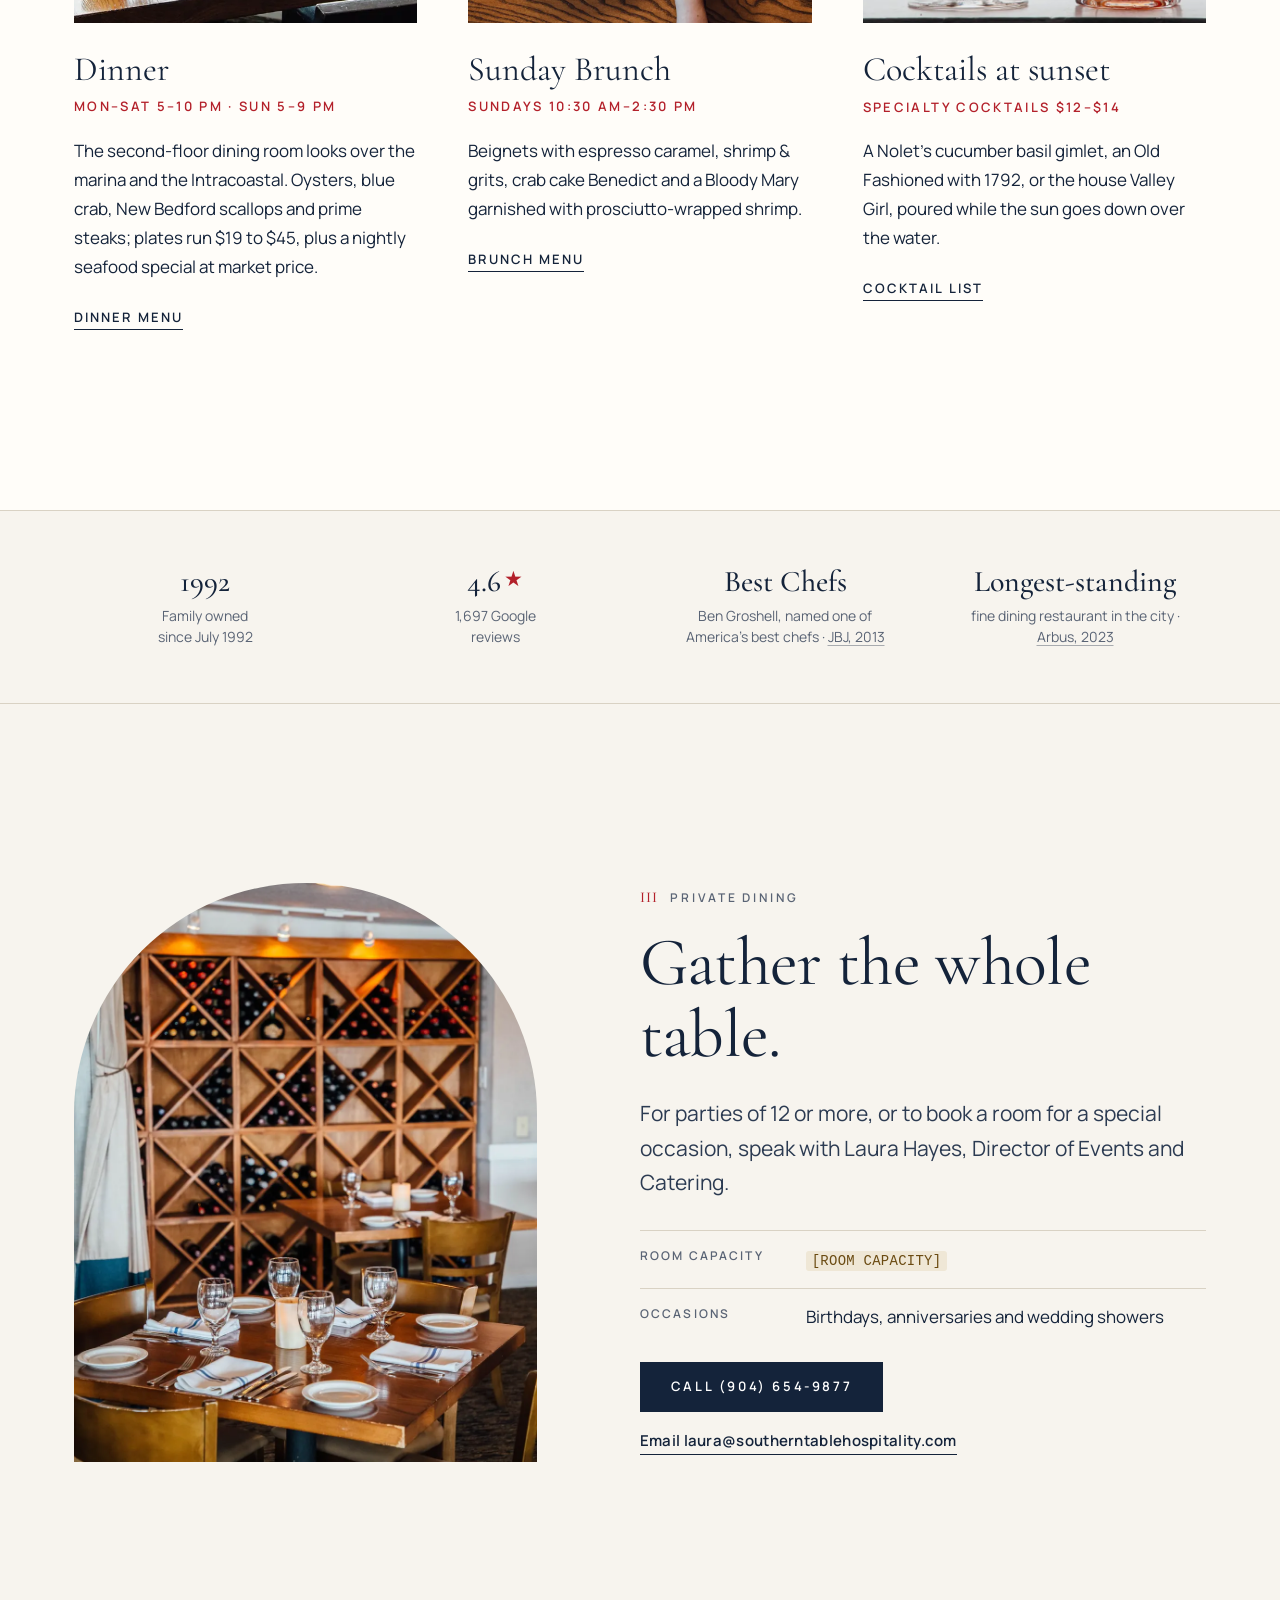
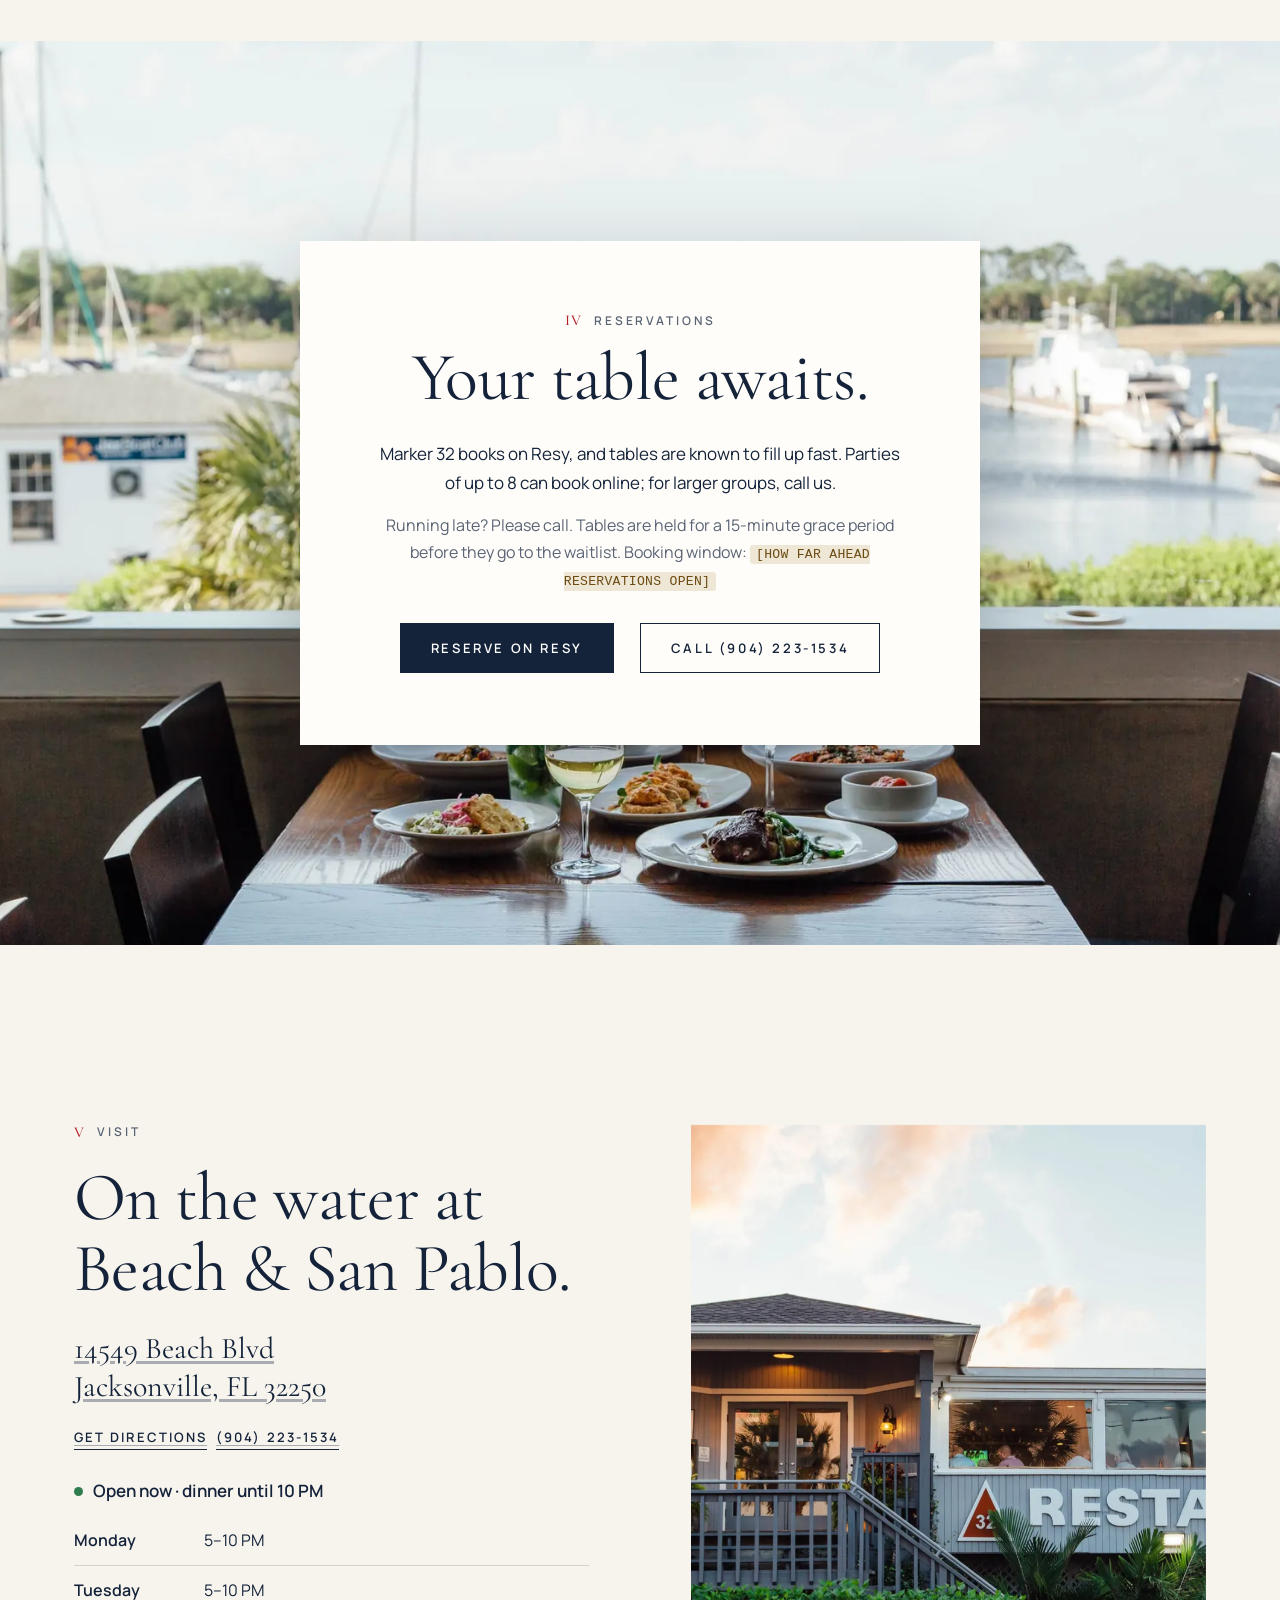
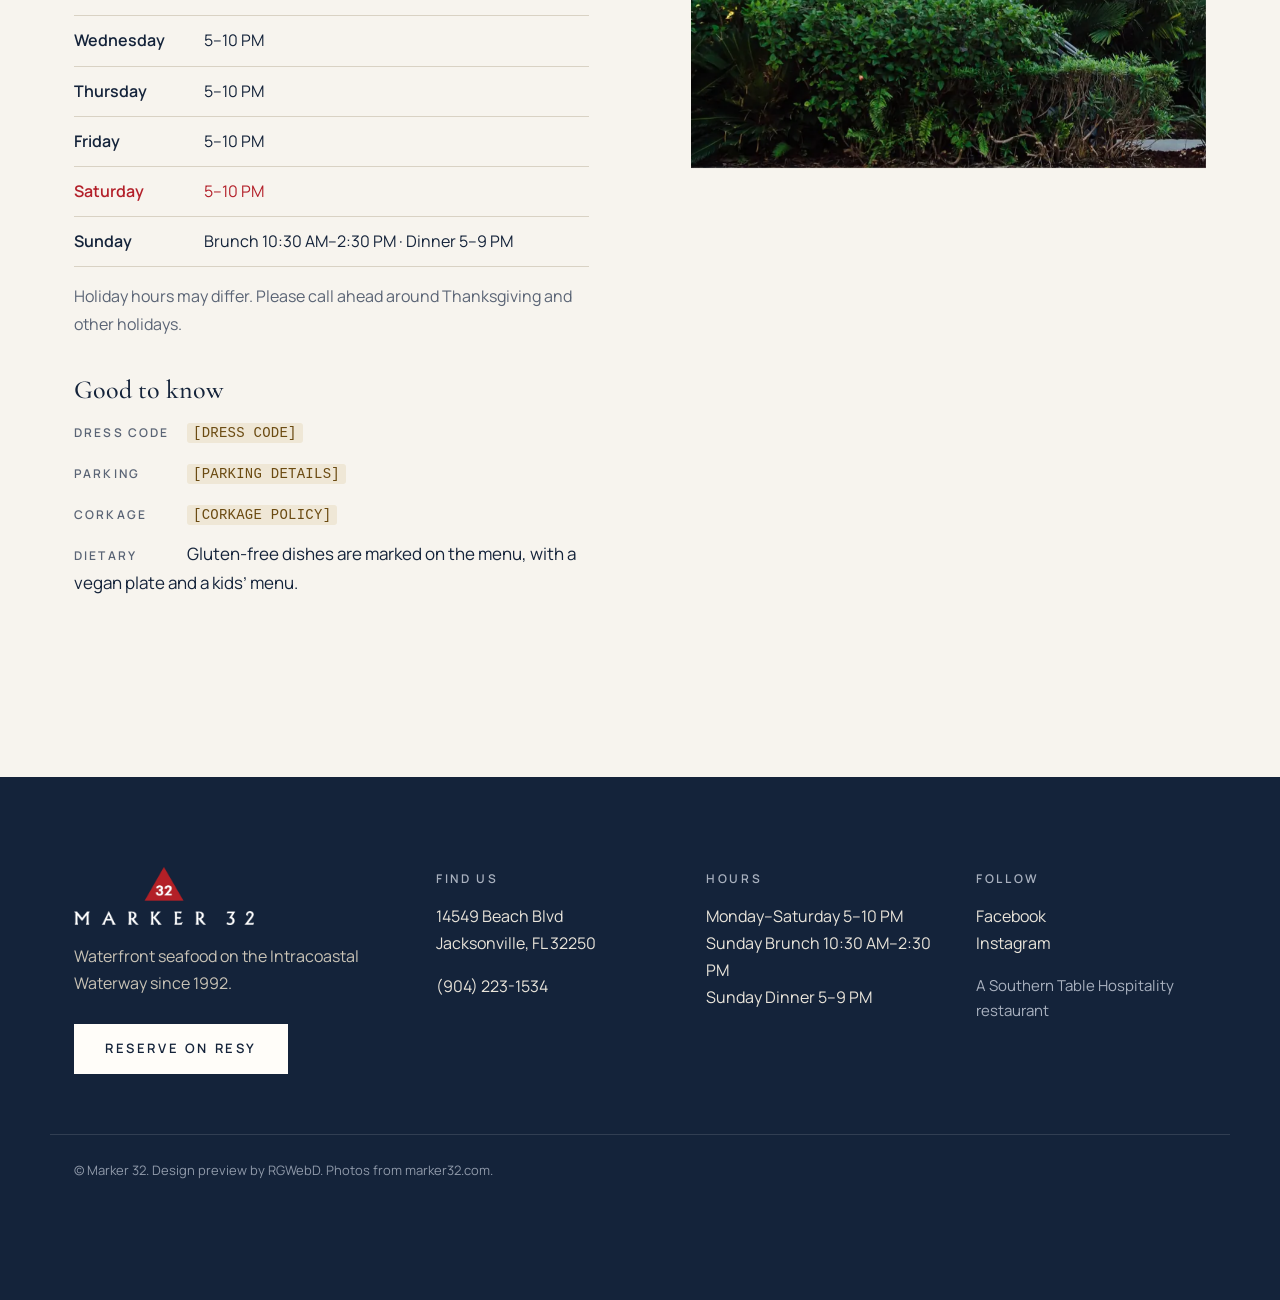
==== commit 358575c7: "Cache-bust CSS/JS" ====
--- a/docs/index.html
+++ b/docs/index.html
@@ -3,7 +3,7 @@
 <meta property="og:type" content="restaurant.restaurant"><meta property="og:title" content="Marker 32 | Waterfront Seafood Fine Dining in Jacksonville, FL since 1992"><meta property="og:description" content="Marker 32: fine-dining seafood on the Intracoastal Waterway in Jacksonville, FL since 1992. Second-floor sunset dining room, Sunday brunch, private events. Reserve on Resy."><meta property="og:url" content="https://rgwebd.github.io/marker32/"><meta property="og:image" content="https://rgwebd.github.io/marker32/img/og.jpg">
 <meta name="twitter:card" content="summary_large_image"><meta name="twitter:title" content="Marker 32 | Waterfront Seafood Fine Dining in Jacksonville, FL since 1992"><meta name="twitter:description" content="Marker 32: fine-dining seafood on the Intracoastal Waterway in Jacksonville, FL since 1992. Second-floor sunset dining room, Sunday brunch, private events. Reserve on Resy."><meta name="twitter:image" content="https://rgwebd.github.io/marker32/img/og.jpg">
 <meta name="theme-color" content="#14233a"><link rel="icon" href="favicon.ico" sizes="any"><link rel="icon" type="image/png" sizes="32x32" href="img/icon-32.png"><link rel="apple-touch-icon" href="img/icon-180.png">
-<link rel="preconnect" href="https://fonts.googleapis.com"><link rel="preconnect" href="https://fonts.gstatic.com" crossorigin><link href="https://fonts.googleapis.com/css2?family=Cormorant+Garamond:ital,wght@0,400;0,500;0,600;1,400;1,500&family=Manrope:wght@400;500;600;700&display=swap" rel="stylesheet"><link rel="stylesheet" href="style.css"><script type="application/ld+json">{"@context": "https://schema.org", "@type": "Restaurant", "@id": "https://rgwebd.github.io/marker32/#restaurant", "name": "Marker 32", "description": "Waterfront fine-dining seafood restaurant on the Intracoastal Waterway in Jacksonville, Florida, open since 1992.", "url": "https://rgwebd.github.io/marker32/", "image": ["https://rgwebd.github.io/marker32/img/og.jpg", "https://rgwebd.github.io/marker32/img/hero.webp"], "logo": "https://rgwebd.github.io/marker32/img/logo-blue.png", "telephone": "+19042231534", "address": {"@type": "PostalAddress", "streetAddress": "14549 Beach Blvd", "addressLocality": "Jacksonville", "addressRegion": "FL", "postalCode": "32250", "addressCountry": "US"}, "geo": {"@type": "GeoCoordinates", "latitude": 30.2892379, "longitude": -81.4321476}, "servesCuisine": ["Seafood", "New American"], "acceptsReservations": true, "menu": "https://rgwebd.github.io/marker32/menu.html", "hasMenu": "https://rgwebd.github.io/marker32/menu.html", "potentialAction": {"@type": "ReserveAction", "target": {"@type": "EntryPoint", "urlTemplate": "https://resy.com/cities/jacksonville-fl/venues/marker-32"}, "result": {"@type": "FoodEstablishmentReservation", "name": "Table at Marker 32"}}, "openingHoursSpecification": [{"@type": "OpeningHoursSpecification", "dayOfWeek": ["Monday", "Tuesday", "Wednesday", "Thursday", "Friday", "Saturday"], "opens": "17:00", "closes": "22:00"}, {"@type": "OpeningHoursSpecification", "dayOfWeek": "Sunday", "opens": "10:30", "closes": "14:30"}, {"@type": "OpeningHoursSpecification", "dayOfWeek": "Sunday", "opens": "17:00", "closes": "21:00"}], "aggregateRating": {"@type": "AggregateRating", "ratingValue": 4.6, "reviewCount": 1697, "bestRating": 5}, "founder": [{"@type": "Person", "name": "Ben Groshell"}, {"@type": "Person", "name": "Liza Groshell"}], "foundingDate": "1992-07", "parentOrganization": {"@type": "Organization", "name": "Southern Table Hospitality", "url": "https://southerntablehospitality.com/"}, "sameAs": ["https://www.facebook.com/marker32", "https://www.instagram.com/_marker32/", "https://marker32.com/", "https://resy.com/cities/jacksonville-fl/venues/marker-32", "https://maps.google.com/?cid=6707113826278069462"]}</script></head><body id="top"><a class="skip" href="#main">Skip to content</a>
+<link rel="preconnect" href="https://fonts.googleapis.com"><link rel="preconnect" href="https://fonts.gstatic.com" crossorigin><link href="https://fonts.googleapis.com/css2?family=Cormorant+Garamond:ital,wght@0,400;0,500;0,600;1,400;1,500&family=Manrope:wght@400;500;600;700&display=swap" rel="stylesheet"><link rel="stylesheet" href="style.css?v=5"><script type="application/ld+json">{"@context": "https://schema.org", "@type": "Restaurant", "@id": "https://rgwebd.github.io/marker32/#restaurant", "name": "Marker 32", "description": "Waterfront fine-dining seafood restaurant on the Intracoastal Waterway in Jacksonville, Florida, open since 1992.", "url": "https://rgwebd.github.io/marker32/", "image": ["https://rgwebd.github.io/marker32/img/og.jpg", "https://rgwebd.github.io/marker32/img/hero.webp"], "logo": "https://rgwebd.github.io/marker32/img/logo-blue.png", "telephone": "+19042231534", "address": {"@type": "PostalAddress", "streetAddress": "14549 Beach Blvd", "addressLocality": "Jacksonville", "addressRegion": "FL", "postalCode": "32250", "addressCountry": "US"}, "geo": {"@type": "GeoCoordinates", "latitude": 30.2892379, "longitude": -81.4321476}, "servesCuisine": ["Seafood", "New American"], "acceptsReservations": true, "menu": "https://rgwebd.github.io/marker32/menu.html", "hasMenu": "https://rgwebd.github.io/marker32/menu.html", "potentialAction": {"@type": "ReserveAction", "target": {"@type": "EntryPoint", "urlTemplate": "https://resy.com/cities/jacksonville-fl/venues/marker-32"}, "result": {"@type": "FoodEstablishmentReservation", "name": "Table at Marker 32"}}, "openingHoursSpecification": [{"@type": "OpeningHoursSpecification", "dayOfWeek": ["Monday", "Tuesday", "Wednesday", "Thursday", "Friday", "Saturday"], "opens": "17:00", "closes": "22:00"}, {"@type": "OpeningHoursSpecification", "dayOfWeek": "Sunday", "opens": "10:30", "closes": "14:30"}, {"@type": "OpeningHoursSpecification", "dayOfWeek": "Sunday", "opens": "17:00", "closes": "21:00"}], "aggregateRating": {"@type": "AggregateRating", "ratingValue": 4.6, "reviewCount": 1697, "bestRating": 5}, "founder": [{"@type": "Person", "name": "Ben Groshell"}, {"@type": "Person", "name": "Liza Groshell"}], "foundingDate": "1992-07", "parentOrganization": {"@type": "Organization", "name": "Southern Table Hospitality", "url": "https://southerntablehospitality.com/"}, "sameAs": ["https://www.facebook.com/marker32", "https://www.instagram.com/_marker32/", "https://marker32.com/", "https://resy.com/cities/jacksonville-fl/venues/marker-32", "https://maps.google.com/?cid=6707113826278069462"]}</script></head><body id="top"><a class="skip" href="#main">Skip to content</a>
 <header class="hd" id="hd"><div class="hd-in">
 <a class="hd-logo" href="#top" aria-label="Marker 32 home"><img class="lw" src="img/logo-white.webp" alt="Marker 32" width="900" height="293"><img class="lb" src="img/logo-blue.webp" alt="" aria-hidden="true" width="900" height="293"></a>
 <nav class="hd-nav" aria-label="Main"><a href="#story">Story</a><a href="#dining">Dining</a><a class="nav-menu" href="menu.html">Menu</a><a href="#private">Private Dining</a><a href="#visit">Visit</a></nav>
@@ -116,4 +116,4 @@
 <div><h2 class="ft-h">Follow</h2><p><a href="https://www.facebook.com/marker32" target="_blank" rel="noopener">Facebook</a><br><a href="https://www.instagram.com/_marker32/" target="_blank" rel="noopener">Instagram</a></p><p class="ft-sm">A Southern Table Hospitality restaurant</p></div>
 </div><p class="ft-legal">© Marker 32. Design preview by RGWebD. Photos from marker32.com.</p></footer><nav class="mbar" id="mbar" aria-label="Quick actions"><a href="tel:+19042231534">Call</a><a href="menu.html">Menu</a><a class="mb-res" href="https://resy.com/cities/jacksonville-fl/venues/marker-32" target="_blank" rel="noopener">Reserve</a></nav>
 <div class="demo" id="demo">Design preview by RGWebD <button type="button" aria-label="Dismiss design preview note" onclick="this.parentNode.remove()">×</button></div>
-<script src="site.js" defer></script></body></html>+<script src="site.js?v=5" defer></script></body></html>
